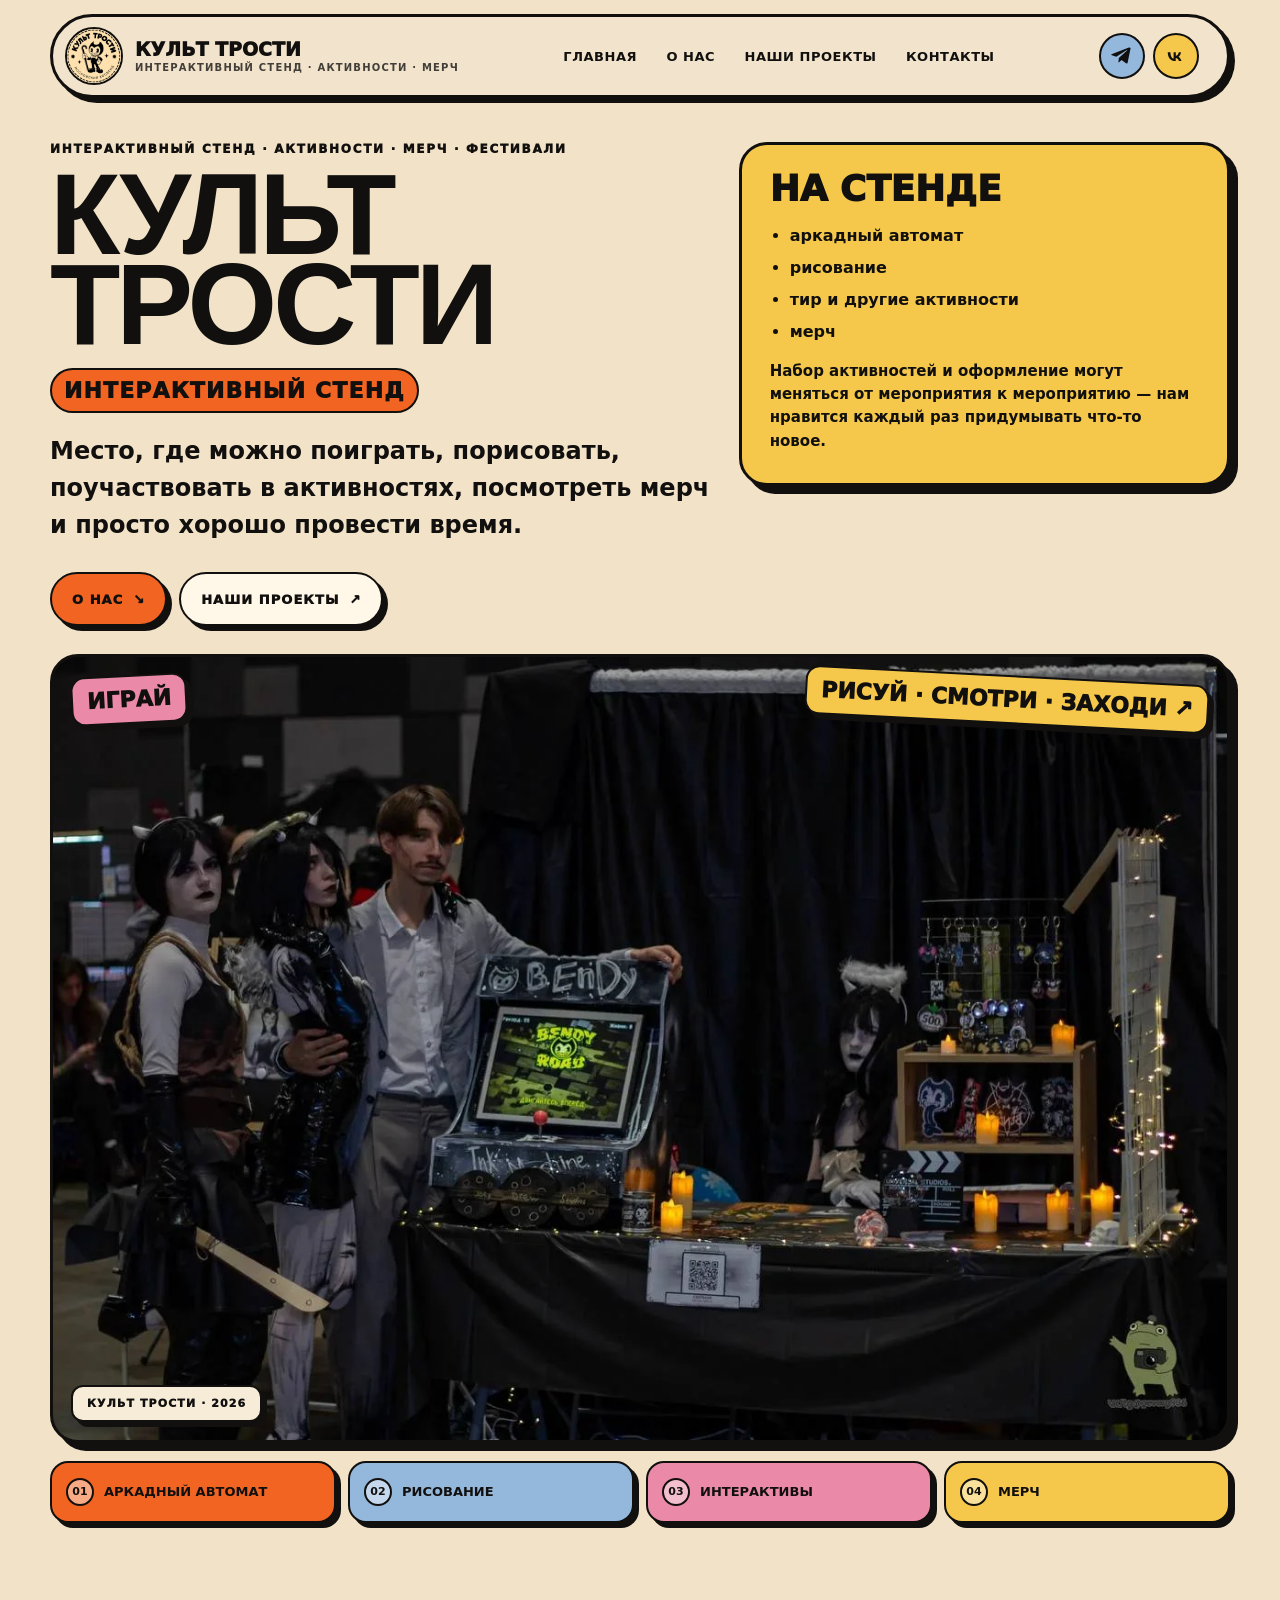
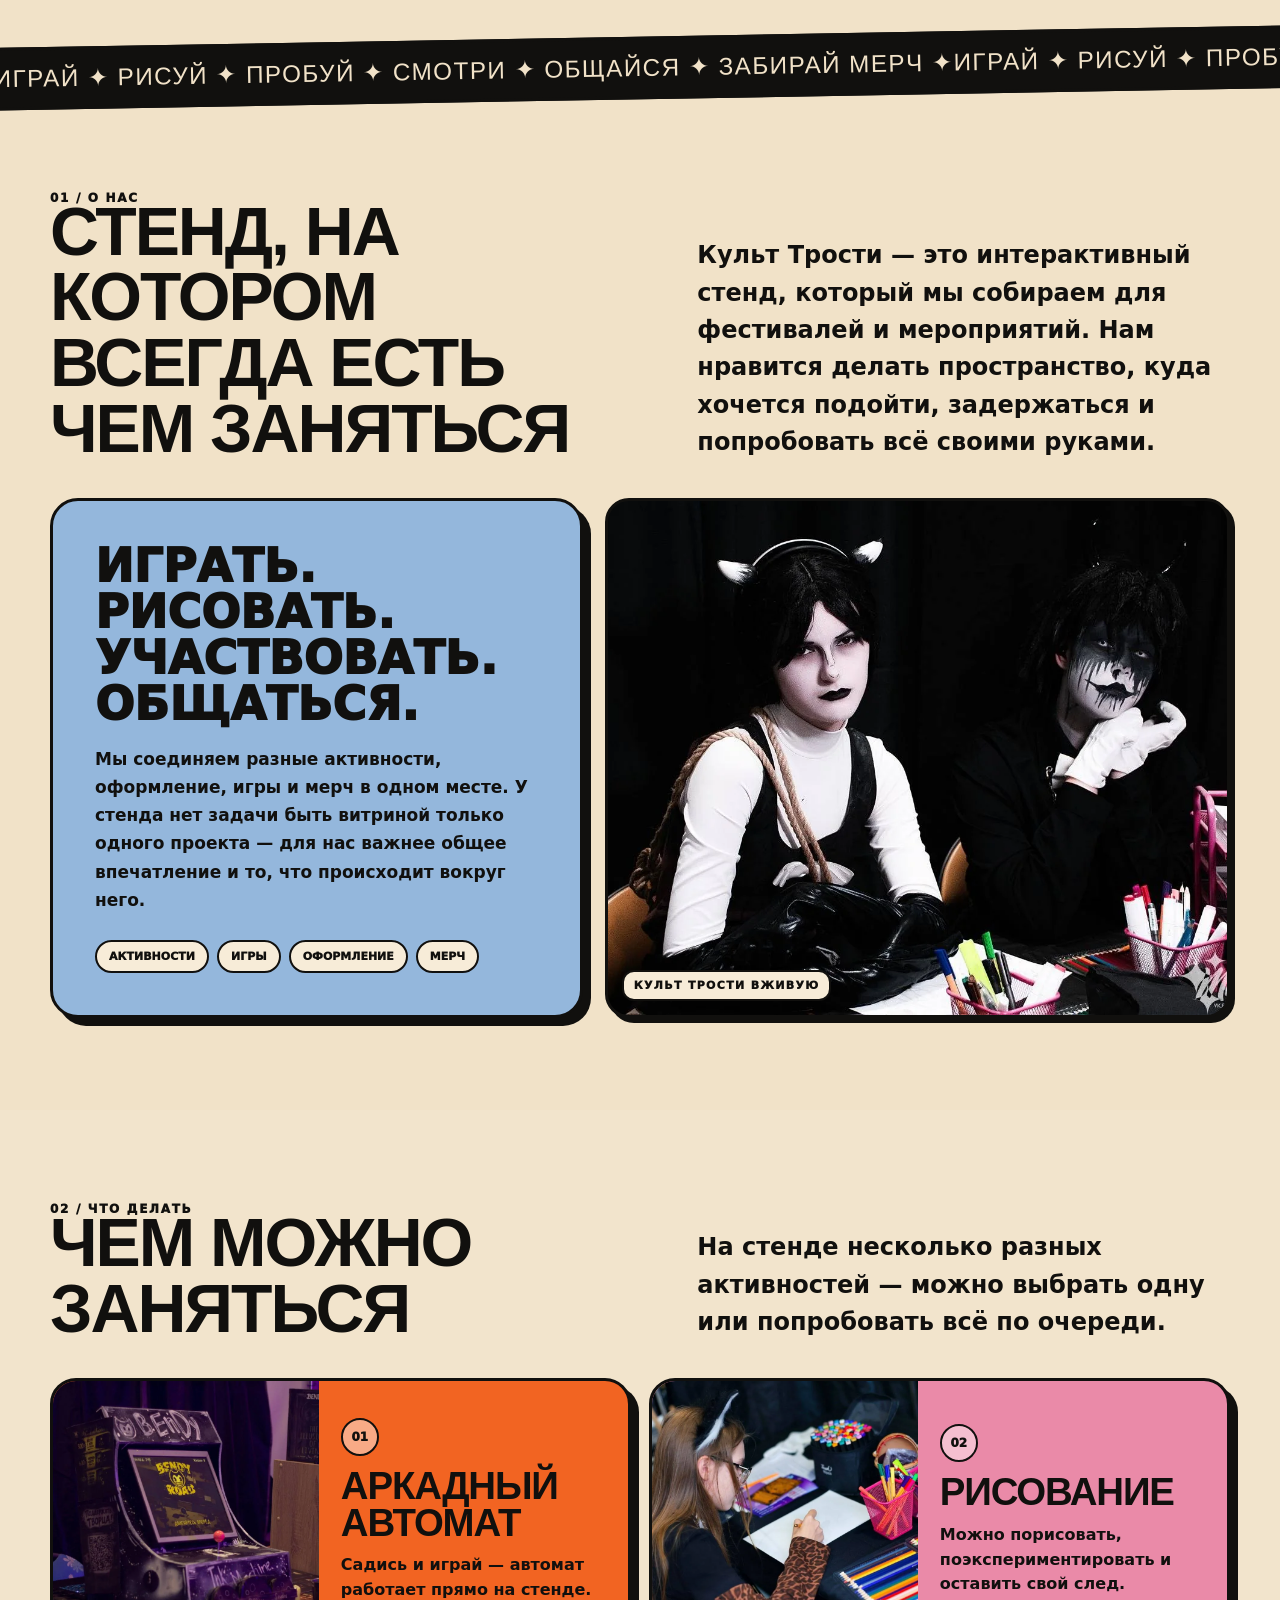
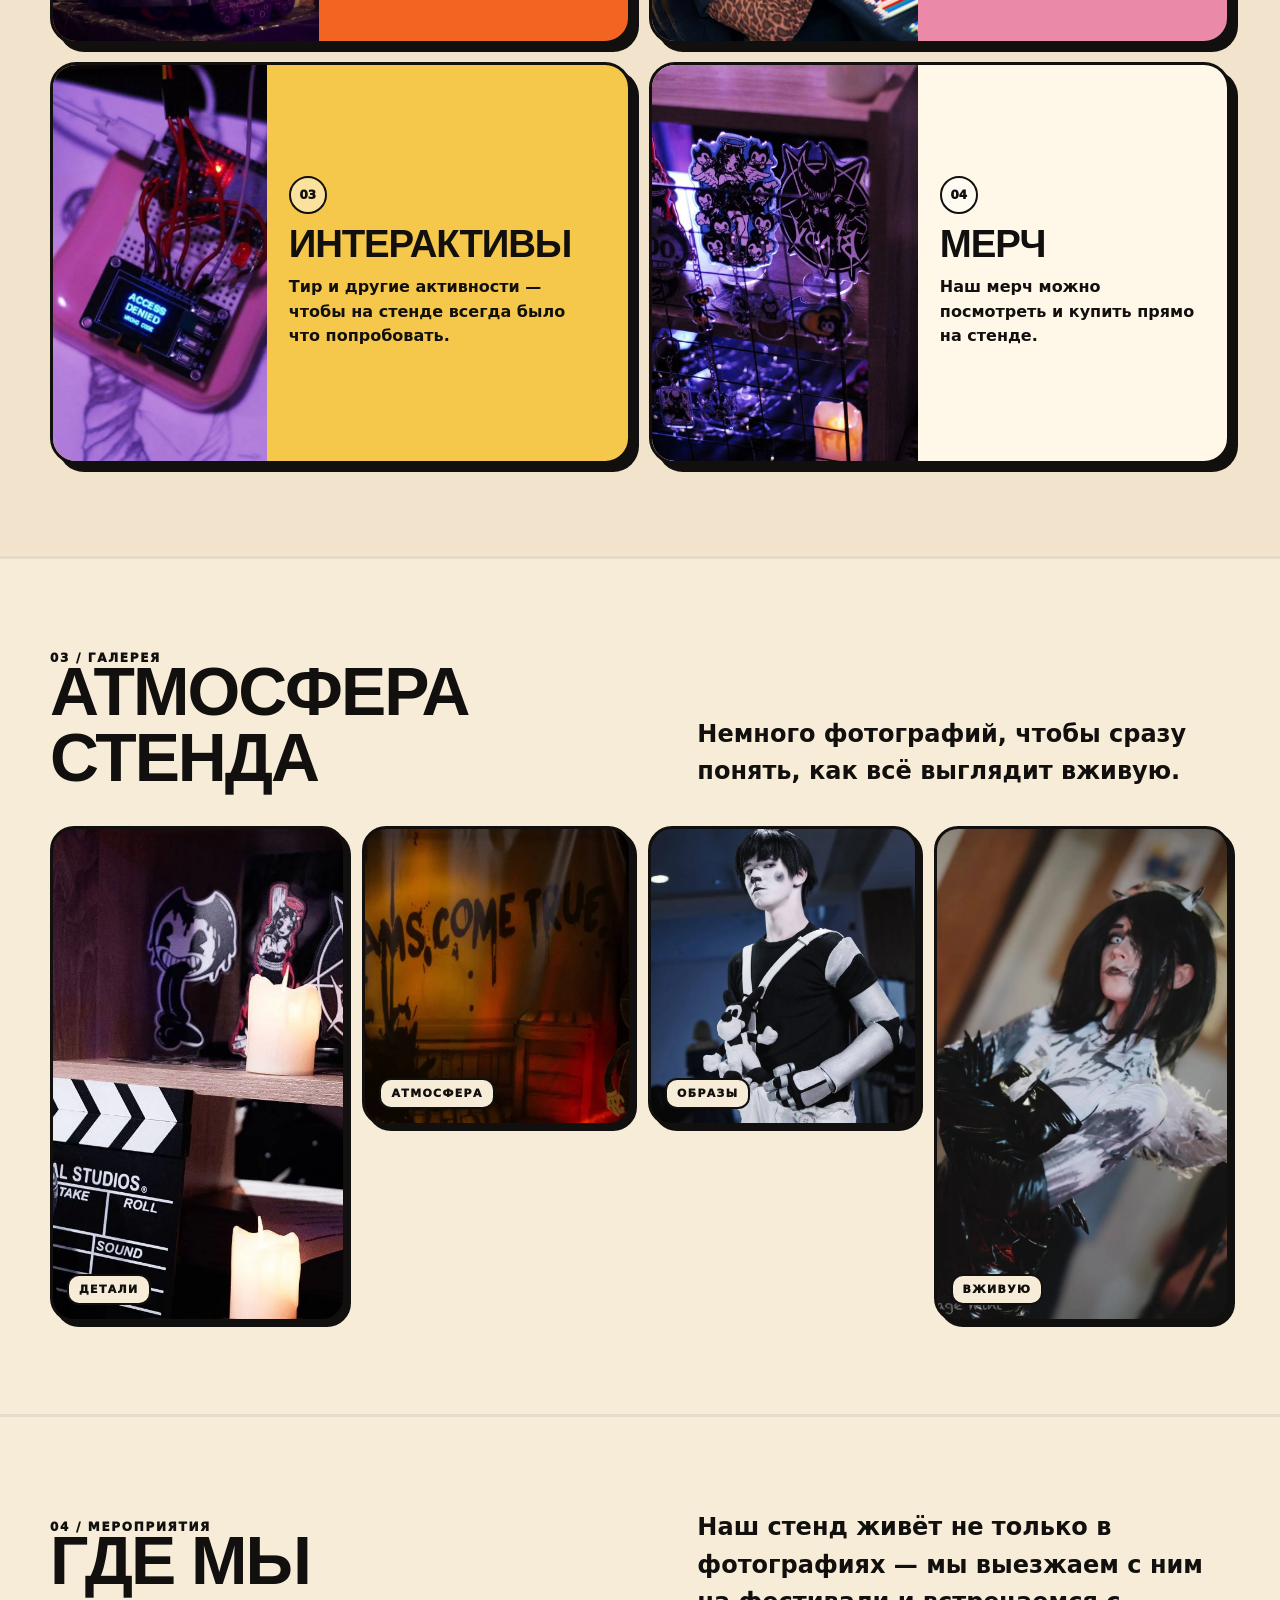
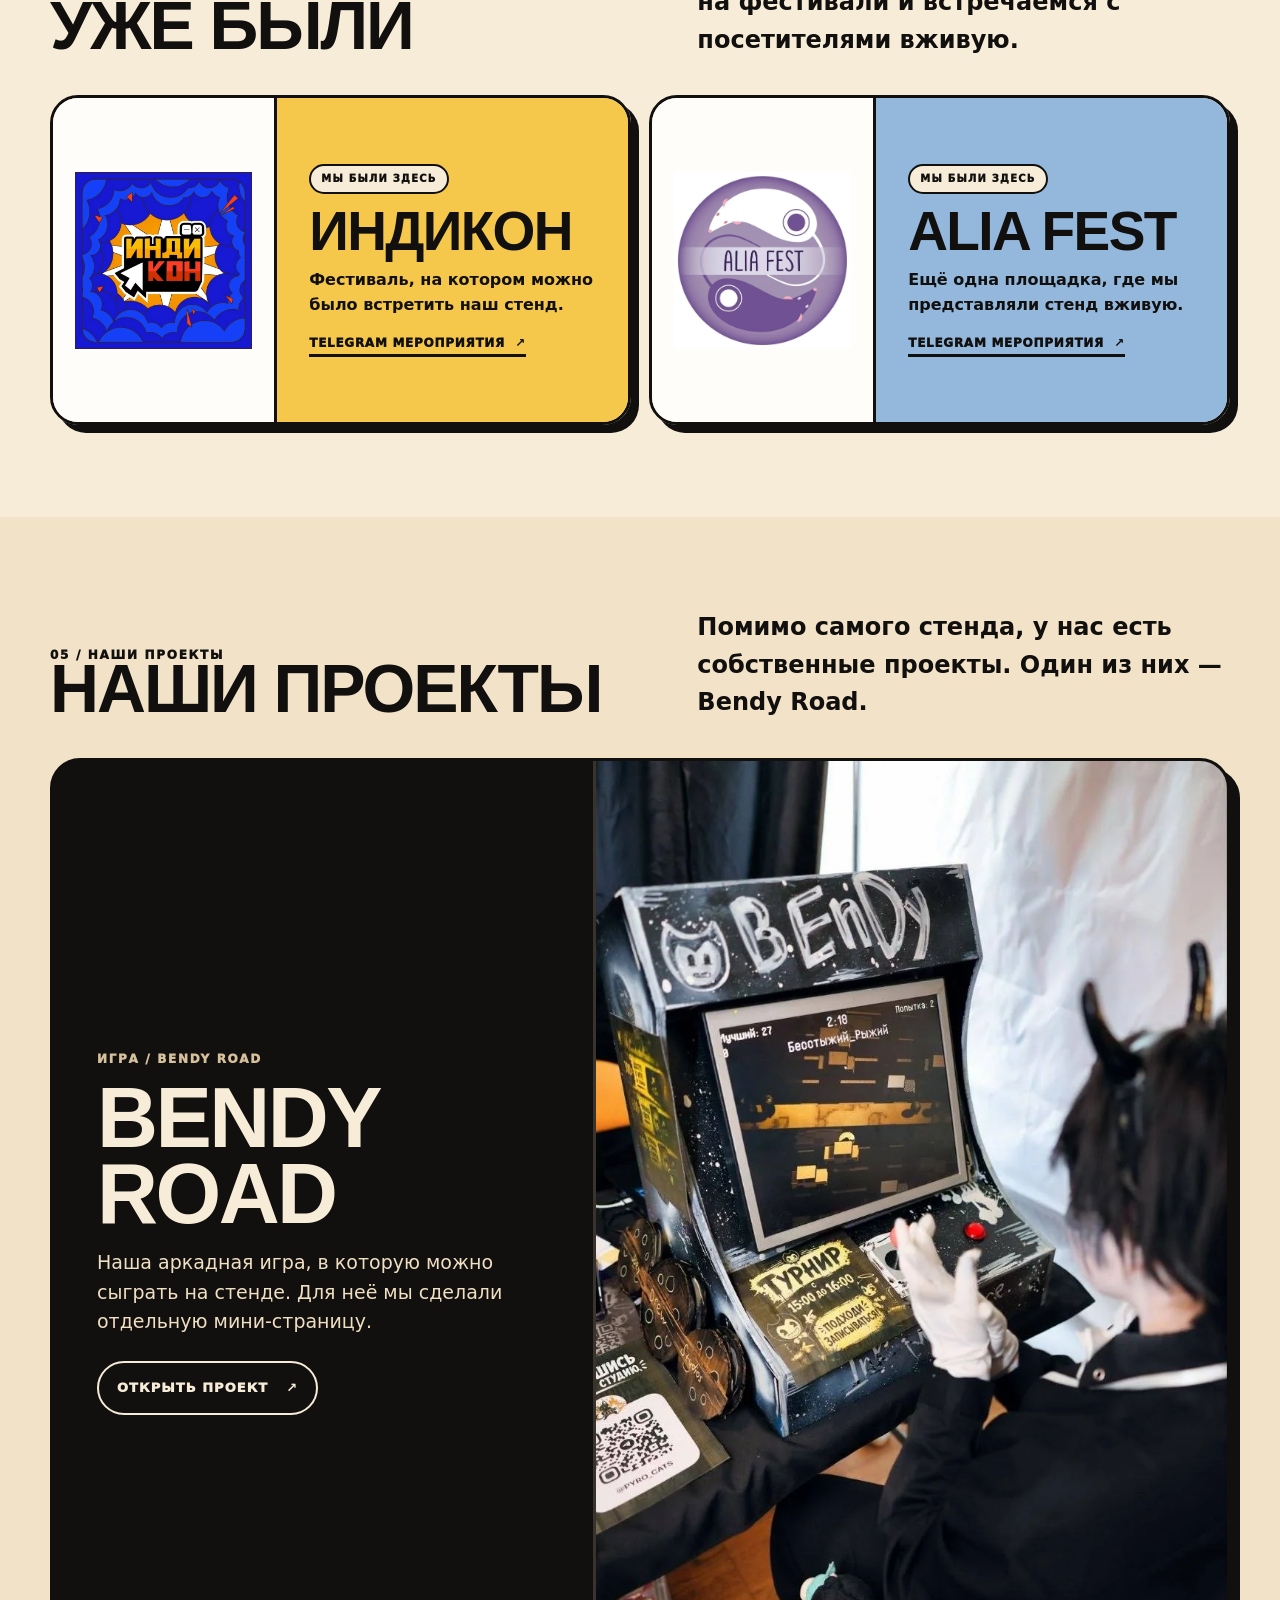
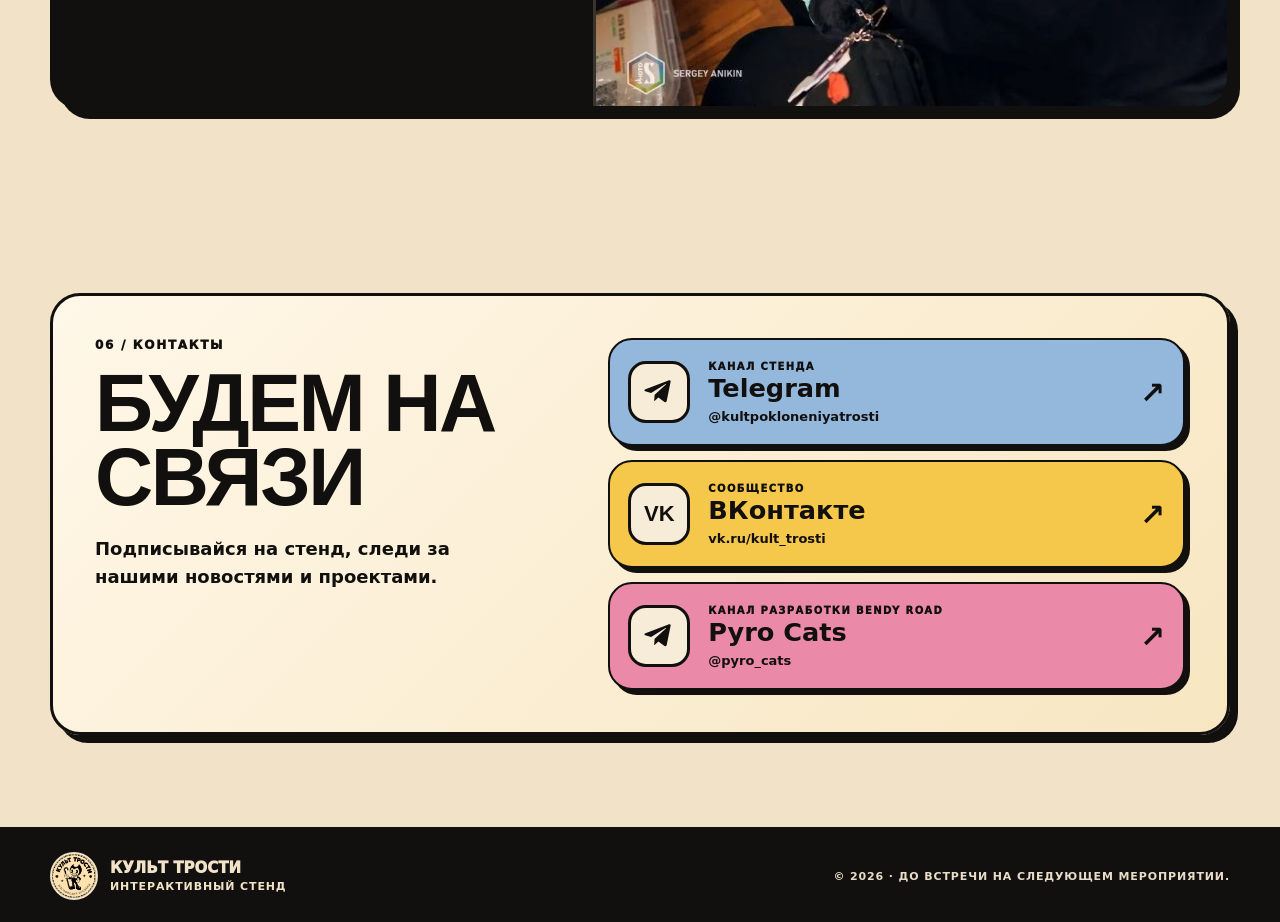
==== index.html @ 4a4bdbf6 "Add static site for Культ Трости Add complete static site for the Культ Трости project: index.html, " ====
<!doctype html>
<html lang="ru">
<head>
  <meta charset="utf-8">
  <meta name="viewport" content="width=device-width, initial-scale=1">
  <meta name="theme-color" content="#f1e2c8">
  <meta name="description" content="Культ Трости — интерактивный фестивальный стенд с активностями, играми и мерчом.">
  <title>Культ Трости — интерактивный стенд</title>
  <link rel="icon" href="assets/favicon.svg" type="image/svg+xml">
  <link rel="stylesheet" href="css/styles.css">
  <script src="js/main.js" defer></script>
</head>
<body class="page page--light">
  <a class="skip-link" href="#main">Перейти к содержимому</a>

  <header class="site-header" data-header>
    <div class="site-header__inner shell">
      <a class="brand" href="#top" aria-label="Культ Трости — на главную">
        <img class="brand__logo" src="assets/images/logo-round.jpg" alt="" width="64" height="64" aria-hidden="true">
        <span class="brand__copy">
          <strong>КУЛЬТ ТРОСТИ</strong>
          <small>интерактивный стенд · активности · мерч</small>
        </span>
      </a>

      <nav class="site-nav" id="site-nav" aria-label="Основная навигация" data-nav>
        <a href="#top">Главная</a>
        <a href="#about">О нас</a>
        <a href="#projects">Наши проекты</a>
        <a href="#contacts">Контакты</a>
      </nav>

      <div class="header-links" aria-label="Быстрые ссылки">
        <a class="icon-link icon-link--telegram" href="https://t.me/kultpokloneniyatrosti" target="_blank" rel="noreferrer" aria-label="Telegram канала стенда">
          <svg viewBox="0 0 24 24" aria-hidden="true"><path d="M21.4 3.2 18.2 19c-.2 1.1-.9 1.4-1.8.9l-4.9-3.6-2.4 2.3c-.3.3-.5.5-1 .5l.4-5 9-8.1c.4-.4-.1-.6-.6-.2L5.7 12.8 1 11.3c-1-.3-1-1 .2-1.5L19.5 2.7c.9-.3 1.7.2 1.9.5Z"/></svg>
        </a>
        <a class="icon-link icon-link--vk" href="https://vk.ru/kult_trosti" target="_blank" rel="noreferrer" aria-label="Группа ВКонтакте">
          <svg viewBox="0 0 24 24" aria-hidden="true"><path d="M3 7.8c.1 6 3.1 9.6 8.4 9.6h.3v-3.1c1.7.2 3 1.4 3.5 3.1H18c-.7-2.6-2.3-4-3.3-4.6 1-.6 2.4-2.2 2.7-5H15c-.4 2.2-1.7 3.8-3.2 4V7.8H9.4v7c-1.5-.4-3.4-2.1-3.5-7H3Z"/></svg>
        </a>
      </div>

      <button class="nav-toggle" type="button" aria-expanded="false" aria-controls="site-nav" aria-label="Открыть меню" data-nav-toggle>
        <span></span><span></span><span></span>
      </button>
    </div>
  </header>

  <main id="main">
    <section class="hero section" id="top" aria-labelledby="hero-title">
      <div class="shell">
        <div class="hero__top reveal">
          <div class="hero__copy">
            <p class="eyebrow">ИНТЕРАКТИВНЫЙ СТЕНД · АКТИВНОСТИ · МЕРЧ · ФЕСТИВАЛИ</p>
            <h1 class="hero__title" id="hero-title"><span>КУЛЬТ</span><span>ТРОСТИ</span></h1>
            <p class="hero__descriptor">ИНТЕРАКТИВНЫЙ СТЕНД</p>
            <p class="hero__lead">Место, где можно поиграть, порисовать, поучаствовать в активностях, посмотреть мерч и просто хорошо провести время.</p>
            <div class="hero__actions">
              <a class="button button--primary" href="#about">О нас <span aria-hidden="true">↘</span></a>
              <a class="button button--secondary" href="#projects">Наши проекты <span aria-hidden="true">↗</span></a>
            </div>
          </div>

          <aside class="hero-note neo-card neo-card--yellow">
            <p class="hero-note__title">НА СТЕНДЕ</p>
            <ul class="bullet-list">
              <li>аркадный автомат</li>
              <li>рисование</li>
              <li>тир и другие активности</li>
              <li>мерч</li>
            </ul>
            <p class="hero-note__text">Набор активностей и оформление могут меняться от мероприятия к мероприятию — нам нравится каждый раз придумывать что-то новое.</p>
          </aside>
        </div>

        <div class="hero-media reveal" data-tilt-card>
          <img src="assets/images/hero-stand.webp" alt="Интерактивный стенд команды Культ Трости" width="1280" height="853" fetchpriority="high">
          <div class="hero-media__tag hero-media__tag--left">ИГРАЙ</div>
          <div class="hero-media__tag hero-media__tag--right">РИСУЙ · СМОТРИ · ЗАХОДИ ↗</div>
          <div class="hero-media__caption">КУЛЬТ ТРОСТИ · 2026</div>
        </div>

        <div class="hero-pills reveal" aria-label="Что есть на стенде">
          <span><b>01</b> АРКАДНЫЙ АВТОМАТ</span>
          <span><b>02</b> РИСОВАНИЕ</span>
          <span><b>03</b> ИНТЕРАКТИВЫ</span>
          <span><b>04</b> МЕРЧ</span>
        </div>
      </div>
    </section>

    <div class="marquee" aria-hidden="true">
      <div class="marquee__track">
        <span>ИГРАЙ ✦ РИСУЙ ✦ ПРОБУЙ ✦ СМОТРИ ✦ ОБЩАЙСЯ ✦ ЗАБИРАЙ МЕРЧ ✦</span>
        <span>ИГРАЙ ✦ РИСУЙ ✦ ПРОБУЙ ✦ СМОТРИ ✦ ОБЩАЙСЯ ✦ ЗАБИРАЙ МЕРЧ ✦</span>
      </div>
    </div>

    <section class="about section" id="about" aria-labelledby="about-title">
      <div class="shell">
        <div class="section-heading reveal">
          <div>
            <p class="eyebrow">01 / О НАС</p>
            <h2 id="about-title">СТЕНД, НА КОТОРОМ ВСЕГДА ЕСТЬ ЧЕМ ЗАНЯТЬСЯ</h2>
          </div>
          <p class="section-lead">Культ Трости — это интерактивный стенд, который мы собираем для фестивалей и мероприятий. Нам нравится делать пространство, куда хочется подойти, задержаться и попробовать всё своими руками.</p>
        </div>

        <div class="about-grid">
          <article class="about-copy neo-card neo-card--blue reveal">
            <p class="big-copy">ИГРАТЬ. РИСОВАТЬ. УЧАСТВОВАТЬ. ОБЩАТЬСЯ.</p>
            <p>Мы соединяем разные активности, оформление, игры и мерч в одном месте. У стенда нет задачи быть витриной только одного проекта — для нас важнее общее впечатление и то, что происходит вокруг него.</p>
            <div class="micro-tags" aria-label="Направления стенда">
              <span>АКТИВНОСТИ</span>
              <span>ИГРЫ</span>
              <span>ОФОРМЛЕНИЕ</span>
              <span>МЕРЧ</span>
            </div>
          </article>

          <figure class="photo-card photo-card--wide reveal">
            <img src="assets/images/duo.webp" alt="Команда на стенде" width="1280" height="854" loading="lazy">
            <figcaption>КУЛЬТ ТРОСТИ ВЖИВУЮ</figcaption>
          </figure>
        </div>
      </div>
    </section>

    <section class="activities section" aria-labelledby="activities-title">
      <div class="shell">
        <div class="section-heading section-heading--row reveal">
          <div>
            <p class="eyebrow">02 / ЧТО ДЕЛАТЬ</p>
            <h2 id="activities-title">ЧЕМ МОЖНО ЗАНЯТЬСЯ</h2>
          </div>
          <p class="section-lead">На стенде несколько разных активностей — можно выбрать одну или попробовать всё по очереди.</p>
        </div>

        <div class="activity-grid">
          <article class="activity-card activity-card--orange reveal" data-tilt-card>
            <div class="activity-card__media"><img src="assets/images/bendy-machine.webp" alt="Аркадный автомат" loading="lazy"></div>
            <div class="activity-card__copy">
              <span class="activity-card__index">01</span>
              <h3>АРКАДНЫЙ АВТОМАТ</h3>
              <p>Садись и играй — автомат работает прямо на стенде.</p>
            </div>
          </article>

          <article class="activity-card activity-card--pink reveal" data-tilt-card>
            <div class="activity-card__media"><img src="assets/images/draw.webp" alt="Рисование на стенде" loading="lazy"></div>
            <div class="activity-card__copy">
              <span class="activity-card__index">02</span>
              <h3>РИСОВАНИЕ</h3>
              <p>Можно порисовать, поэкспериментировать и оставить свой след.</p>
            </div>
          </article>

          <article class="activity-card activity-card--yellow reveal" data-tilt-card>
            <div class="activity-card__media"><img src="assets/images/tech.webp" alt="Интерактивная активность на стенде" loading="lazy"></div>
            <div class="activity-card__copy">
              <span class="activity-card__index">03</span>
              <h3>ИНТЕРАКТИВЫ</h3>
              <p>Тир и другие активности — чтобы на стенде всегда было что попробовать.</p>
            </div>
          </article>

          <article class="activity-card activity-card--cream reveal" data-tilt-card>
            <div class="activity-card__media"><img src="assets/images/merch-wall.webp" alt="Мерч на стенде" loading="lazy"></div>
            <div class="activity-card__copy">
              <span class="activity-card__index">04</span>
              <h3>МЕРЧ</h3>
              <p>Наш мерч можно посмотреть и купить прямо на стенде.</p>
            </div>
          </article>
        </div>
      </div>
    </section>

    <section class="gallery section" aria-labelledby="gallery-title">
      <div class="shell">
        <div class="section-heading section-heading--row reveal">
          <div>
            <p class="eyebrow">03 / ГАЛЕРЕЯ</p>
            <h2 id="gallery-title">АТМОСФЕРА СТЕНДА</h2>
          </div>
          <p class="section-lead">Немного фотографий, чтобы сразу понять, как всё выглядит вживую.</p>
        </div>

        <div class="photo-collage" aria-label="Фотографии стенда">
          <figure class="photo-card photo-card--tall reveal"><img src="assets/images/craft.webp" alt="Оформление стенда" loading="lazy"><figcaption>ДЕТАЛИ</figcaption></figure>
          <figure class="photo-card reveal"><img src="assets/images/dreams.webp" alt="Декор стенда" loading="lazy"><figcaption>АТМОСФЕРА</figcaption></figure>
          <figure class="photo-card reveal"><img src="assets/images/portrait-1.webp" alt="Участник стенда" loading="lazy"><figcaption>ОБРАЗЫ</figcaption></figure>
          <figure class="photo-card photo-card--tall reveal"><img src="assets/images/portrait-2.webp" alt="Участник стенда" loading="lazy"><figcaption>ВЖИВУЮ</figcaption></figure>
        </div>
      </div>
    </section>


    <section class="events section" aria-labelledby="events-title">
      <div class="shell">
        <div class="section-heading section-heading--row reveal">
          <div>
            <p class="eyebrow">04 / МЕРОПРИЯТИЯ</p>
            <h2 id="events-title">ГДЕ МЫ УЖЕ БЫЛИ</h2>
          </div>
          <p class="section-lead">Наш стенд живёт не только в фотографиях — мы выезжаем с ним на фестивали и встречаемся с посетителями вживую.</p>
        </div>

        <div class="events-grid">
          <a class="event-card event-card--indiecon reveal" href="https://t.me/indiecon_msk" target="_blank" rel="noreferrer" aria-label="Открыть Telegram мероприятия ИндиКон">
            <div class="event-card__logo">
              <img src="assets/images/event-indiecon.webp" alt="Логотип ИндиКон" loading="lazy">
            </div>
            <div class="event-card__copy">
              <span class="event-card__status">МЫ БЫЛИ ЗДЕСЬ</span>
              <h3>ИНДИКОН</h3>
              <p>Фестиваль, на котором можно было встретить наш стенд.</p>
              <span class="event-card__link">Telegram мероприятия <b aria-hidden="true">↗</b></span>
            </div>
          </a>

          <a class="event-card event-card--alia reveal" href="https://t.me/aliafest" target="_blank" rel="noreferrer" aria-label="Открыть Telegram мероприятия Alia Fest">
            <div class="event-card__logo">
              <img src="assets/images/event-aliafest.webp" alt="Логотип Alia Fest" loading="lazy">
            </div>
            <div class="event-card__copy">
              <span class="event-card__status">МЫ БЫЛИ ЗДЕСЬ</span>
              <h3>ALIA FEST</h3>
              <p>Ещё одна площадка, где мы представляли стенд вживую.</p>
              <span class="event-card__link">Telegram мероприятия <b aria-hidden="true">↗</b></span>
            </div>
          </a>
        </div>
      </div>
    </section>

    <section class="projects section" id="projects" aria-labelledby="projects-title">
      <div class="shell">
        <div class="section-heading section-heading--row reveal">
          <div>
            <p class="eyebrow">05 / НАШИ ПРОЕКТЫ</p>
            <h2 id="projects-title">НАШИ ПРОЕКТЫ</h2>
          </div>
          <p class="section-lead">Помимо самого стенда, у нас есть собственные проекты. Один из них — Bendy Road.</p>
        </div>

        <a class="project-card reveal" href="bendy-road.html" aria-label="Открыть страницу проекта Bendy Road">
          <div class="project-card__copy">
            <p class="eyebrow">ИГРА / BENDY ROAD</p>
            <h3>BENDY ROAD</h3>
            <p>Наша аркадная игра, в которую можно сыграть на стенде. Для неё мы сделали отдельную мини-страницу.</p>
            <span class="project-card__button">ОТКРЫТЬ ПРОЕКТ <b aria-hidden="true">↗</b></span>
          </div>
          <div class="project-card__media">
            <img src="assets/images/bendy-play.webp" alt="Посетитель играет в Bendy Road" loading="lazy">
          </div>
        </a>
      </div>
    </section>

    <section class="contacts section" id="contacts" aria-labelledby="contacts-title">
      <div class="shell">
        <div class="contacts-panel reveal">
          <div class="contacts-panel__headline">
            <p class="eyebrow">06 / КОНТАКТЫ</p>
            <h2 id="contacts-title">БУДЕМ НА СВЯЗИ</h2>
            <p>Подписывайся на стенд, следи за нашими новостями и проектами.</p>
          </div>

          <div class="social-list">
            <a class="social-card social-card--telegram" href="https://t.me/kultpokloneniyatrosti" target="_blank" rel="noreferrer">
              <span class="social-card__icon" aria-hidden="true"><svg viewBox="0 0 24 24"><path d="M21.4 3.2 18.2 19c-.2 1.1-.9 1.4-1.8.9l-4.9-3.6-2.4 2.3c-.3.3-.5.5-1 .5l.4-5 9-8.1c.4-.4-.1-.6-.6-.2L5.7 12.8 1 11.3c-1-.3-1-1 .2-1.5L19.5 2.7c.9-.3 1.7.2 1.9.5Z"/></svg></span>
              <span><small>КАНАЛ СТЕНДА</small><strong>Telegram</strong><em>@kultpokloneniyatrosti</em></span>
              <b aria-hidden="true">↗</b>
            </a>

            <a class="social-card social-card--vk" href="https://vk.ru/kult_trosti" target="_blank" rel="noreferrer">
              <span class="social-card__icon social-card__icon--vk" aria-hidden="true">VK</span>
              <span><small>СООБЩЕСТВО</small><strong>ВКонтакте</strong><em>vk.ru/kult_trosti</em></span>
              <b aria-hidden="true">↗</b>
            </a>

            <a class="social-card social-card--dev" href="https://t.me/pyro_cats" target="_blank" rel="noreferrer">
              <span class="social-card__icon" aria-hidden="true"><svg viewBox="0 0 24 24"><path d="M21.4 3.2 18.2 19c-.2 1.1-.9 1.4-1.8.9l-4.9-3.6-2.4 2.3c-.3.3-.5.5-1 .5l.4-5 9-8.1c.4-.4-.1-.6-.6-.2L5.7 12.8 1 11.3c-1-.3-1-1 .2-1.5L19.5 2.7c.9-.3 1.7.2 1.9.5Z"/></svg></span>
              <span><small>КАНАЛ РАЗРАБОТКИ BENDY ROAD</small><strong>Pyro Cats</strong><em>@pyro_cats</em></span>
              <b aria-hidden="true">↗</b>
            </a>
          </div>
        </div>
      </div>
    </section>
  </main>

  <footer class="site-footer">
    <div class="shell site-footer__inner">
      <div class="footer-brand">
        <img src="assets/images/logo-round.jpg" alt="" width="48" height="48" aria-hidden="true">
        <span><strong>КУЛЬТ ТРОСТИ</strong><small>интерактивный стенд</small></span>
      </div>
      <p>© 2026 · До встречи на следующем мероприятии.</p>
    </div>
  </footer>
</body>
</html>
---- css/styles.css ----
:root {
  --paper: #f1e2c8;
  --paper-2: #f7ecd8;
  --ink: #11100e;
  --ink-soft: #25211c;
  --orange: #f26422;
  --yellow: #f5c84c;
  --pink: #ea8aa8;
  --teal: #67beb6;
  --blue: #94b7dc;
  --cream: #fff7e8;
  --white: #fffdf9;
  --radius: 28px;
  --radius-sm: 18px;
  --border: 3px solid var(--ink);
  --border-soft: 2px solid var(--ink);
  --shadow: 8px 8px 0 var(--ink);
  --shadow-sm: 5px 5px 0 var(--ink);
  --shell: min(1180px, calc(100vw - 40px));
  --ease: cubic-bezier(.2,.75,.25,1);
}

* { box-sizing: border-box; }
html { scroll-behavior: smooth; scroll-padding-top: 102px; }
body {
  margin: 0;
  min-width: 320px;
  overflow-x: hidden;
  color: var(--ink);
  background: var(--paper);
  font-family: Inter, ui-sans-serif, system-ui, -apple-system, BlinkMacSystemFont, "Segoe UI", sans-serif;
  text-rendering: optimizeLegibility;
}
body::before {
  content: "";
  position: fixed;
  inset: 0;
  z-index: 9998;
  pointer-events: none;
  opacity: .16;
  background-image: radial-gradient(rgba(17, 16, 14, .18) .6px, transparent .6px);
  background-size: 4px 4px;
  mix-blend-mode: multiply;
}
img { display: block; max-width: 100%; }
a { color: inherit; text-decoration: none; }
button, a { -webkit-tap-highlight-color: transparent; }
button { font: inherit; }
p { margin: 0; }
::selection { color: var(--ink); background: var(--pink); }
.shell { width: var(--shell); margin-inline: auto; }
.section { padding: 92px 0; }
.skip-link {
  position: fixed;
  left: 16px;
  top: 16px;
  z-index: 10000;
  transform: translateY(-180%);
  padding: 10px 14px;
  background: var(--ink);
  color: var(--white);
  border-radius: 12px;
  transition: transform .2s;
}
.skip-link:focus { transform: translateY(0); }

h1, h2, h3, .hero__title, .section-heading h2, .project-card__copy h3, .contacts-panel__headline h2,
.bendy-hero h1, .bendy-panel h2, .bendy-heading h2, .bendy-cta h2 {
  font-family: Impact, Haettenschweiler, "Arial Narrow Bold", sans-serif;
  letter-spacing: -.03em;
}

.site-header {
  position: sticky;
  top: 0;
  z-index: 100;
  padding: 14px 0 0;
}
.site-header__inner {
  display: grid;
  grid-template-columns: auto 1fr auto auto;
  align-items: center;
  gap: 16px;
  min-height: 78px;
  padding: 10px 12px;
  border: var(--border);
  border-radius: 999px;
  background: color-mix(in srgb, var(--paper) 93%, white 7%);
  box-shadow: var(--shadow-sm);
}
.brand {
  display: inline-flex;
  align-items: center;
  gap: 12px;
  min-width: 0;
}
.brand__logo {
  width: 58px;
  height: 58px;
  flex: 0 0 auto;
  border: 2px solid var(--ink);
  border-radius: 50%;
  object-fit: cover;
  background: var(--cream);
}
.brand__copy {
  display: grid;
  gap: 3px;
  min-width: 0;
}
.brand__copy strong {
  font-size: 19px;
  line-height: 1;
  font-weight: 950;
  white-space: nowrap;
}
.brand__copy small {
  font-size: 10px;
  font-weight: 900;
  letter-spacing: .12em;
  text-transform: uppercase;
  color: rgba(17, 16, 14, .78);
  white-space: nowrap;
}
.site-nav {
  display: flex;
  align-items: center;
  justify-self: center;
  gap: clamp(12px, 2.3vw, 30px);
}
.site-nav a {
  position: relative;
  font-size: 13px;
  font-weight: 900;
  letter-spacing: .04em;
  text-transform: uppercase;
}
.site-nav a::after {
  content: "";
  position: absolute;
  left: 0;
  right: 100%;
  bottom: -5px;
  height: 3px;
  background: var(--orange);
  transition: right .25s var(--ease);
}
.site-nav a:hover::after,
.site-nav a:focus-visible::after { right: 0; }
.header-links {
  display: flex;
  align-items: center;
  gap: 8px;
}
.icon-link, .nav-toggle {
  display: grid;
  place-items: center;
  width: 46px;
  height: 46px;
  border: 2px solid var(--ink);
  border-radius: 50%;
  background: var(--cream);
  transition: transform .2s var(--ease), background .2s;
}
.icon-link svg { width: 22px; fill: var(--ink); }
.icon-link--telegram { background: var(--blue); }
.icon-link--vk { background: var(--yellow); }
.icon-link:hover { transform: translateY(-2px) rotate(-4deg); }
.nav-toggle {
  display: none;
  padding: 10px;
  background: var(--orange);
  cursor: pointer;
}
.nav-toggle span {
  display: block;
  width: 100%;
  height: 2px;
  margin: 4px 0;
  background: var(--ink);
  transition: transform .2s, opacity .2s;
}

.eyebrow {
  margin: 0 0 14px;
  font-size: 12px;
  font-weight: 950;
  letter-spacing: .14em;
  text-transform: uppercase;
}
.hero { padding-top: 44px; }
.hero__top {
  display: grid;
  grid-template-columns: minmax(0, 1.15fr) minmax(290px, .85fr);
  gap: 24px;
  align-items: start;
}
.hero__copy { max-width: 760px; }
.hero__title {
  margin: 0;
  font-size: clamp(56px, 8vw, 118px);
  line-height: .92;
  text-transform: uppercase;
  text-wrap: balance;
}
.hero__lead {
  max-width: 720px;
  margin-top: 20px;
  font-size: clamp(18px, 2vw, 24px);
  line-height: 1.55;
  font-weight: 650;
}
.hero__actions {
  display: flex;
  flex-wrap: wrap;
  gap: 12px;
  margin-top: 28px;
}
.button {
  display: inline-flex;
  align-items: center;
  gap: 10px;
  min-height: 54px;
  padding: 0 20px;
  border: var(--border-soft);
  border-radius: 999px;
  font-size: 13px;
  font-weight: 950;
  letter-spacing: .08em;
  text-transform: uppercase;
  box-shadow: var(--shadow-sm);
  transition: transform .2s var(--ease), box-shadow .2s var(--ease), background .2s;
}
.button:hover { transform: translate(-2px, -2px); box-shadow: 7px 7px 0 var(--ink); }
.button--primary { background: var(--orange); }
.button--secondary { background: var(--cream); }
.neo-card {
  position: relative;
  border: var(--border);
  border-radius: var(--radius);
  box-shadow: var(--shadow);
}
.neo-card--yellow { background: var(--yellow); }
.neo-card--blue { background: var(--blue); }
.hero-note { padding: 28px 28px 30px; }
.hero-note__title {
  margin: 0 0 18px;
  font-size: clamp(28px, 2.8vw, 40px);
  line-height: .92;
  font-weight: 950;
}
.bullet-list {
  margin: 0;
  padding-left: 20px;
  display: grid;
  gap: 8px;
  font-size: 16px;
  line-height: 1.5;
  font-weight: 750;
}
.hero-note__text {
  margin-top: 16px;
  font-size: 15px;
  line-height: 1.55;
  font-weight: 650;
}
.hero-media {
  position: relative;
  margin-top: 28px;
  overflow: hidden;
  min-height: 520px;
  border: var(--border);
  border-radius: var(--radius);
  box-shadow: var(--shadow);
  background: var(--ink);
}
.hero-media img {
  width: 100%;
  height: 100%;
  min-height: 520px;
  object-fit: cover;
  transition: transform .7s var(--ease), filter .35s;
}
.hero-media:hover img { transform: scale(1.03); filter: saturate(1.03) contrast(1.02); }
.hero-media__tag,
.hero-media__caption {
  position: absolute;
  z-index: 2;
  padding: 10px 14px;
  border: 2px solid var(--ink);
  background: var(--paper-2);
  font-weight: 950;
  box-shadow: var(--shadow-sm);
}
.hero-media__tag {
  top: 18px;
  border-radius: 14px;
  font-size: clamp(13px, 1.8vw, 22px);
}
.hero-media__tag--left { left: 18px; background: var(--pink); transform: rotate(-3deg); }
.hero-media__tag--right { right: 18px; background: var(--yellow); transform: rotate(3deg); }
.hero-media__caption {
  left: 18px;
  bottom: 18px;
  border-radius: 12px;
  font-size: 11px;
  letter-spacing: .1em;
}
.hero-pills {
  display: grid;
  grid-template-columns: repeat(4, 1fr);
  gap: 12px;
  margin-top: 18px;
}
.hero-pills span {
  display: flex;
  align-items: center;
  gap: 10px;
  min-height: 62px;
  padding: 10px 14px;
  border: 2px solid var(--ink);
  border-radius: 18px;
  font-size: 13px;
  font-weight: 900;
  box-shadow: var(--shadow-sm);
}
.hero-pills span:nth-child(1) { background: var(--orange); }
.hero-pills span:nth-child(2) { background: var(--blue); }
.hero-pills span:nth-child(3) { background: var(--pink); }
.hero-pills span:nth-child(4) { background: var(--yellow); }
.hero-pills b {
  display: inline-grid;
  place-items: center;
  width: 28px;
  height: 28px;
  border: 2px solid var(--ink);
  border-radius: 50%;
  background: rgba(255,255,255,.45);
  font-size: 11px;
}

.marquee {
  overflow: hidden;
  margin-top: 22px;
  border-block: 3px solid var(--ink);
  background: var(--ink);
  color: var(--paper);
  transform: rotate(-1deg) scale(1.01);
}
.marquee__track { display: flex; width: max-content; animation: marquee 22s linear infinite; }
.marquee__track span {
  padding: 14px 0;
  font-family: Impact, Haettenschweiler, sans-serif;
  font-size: 24px;
  letter-spacing: .06em;
  white-space: nowrap;
}
@keyframes marquee { to { transform: translateX(-50%); } }

.section-heading {
  display: grid;
  grid-template-columns: 1fr minmax(320px, .86fr);
  gap: 28px;
  align-items: end;
  margin-bottom: 36px;
}
.section-heading h2 {
  margin: 0;
  font-size: clamp(48px, 5.9vw, 86px);
  line-height: .95;
  text-transform: uppercase;
  text-wrap: balance;
}
.section-heading .eyebrow { grid-column: 1 / -1; margin-bottom: -6px; }
.section-heading--row .eyebrow { grid-column: auto; }
.section-lead {
  max-width: 560px;
  margin: 0;
  font-size: clamp(18px, 1.95vw, 24px);
  line-height: 1.56;
  font-weight: 650;
}
.about-grid {
  display: grid;
  grid-template-columns: .92fr 1.08fr;
  gap: 22px;
  align-items: stretch;
}
.about-copy { padding: clamp(24px, 4vw, 42px); }
.big-copy {
  margin: 0 0 18px;
  font-size: clamp(28px, 4vw, 46px);
  line-height: 1;
  font-weight: 950;
}
.about-copy > p:not(.big-copy) {
  font-size: 17px;
  line-height: 1.66;
  font-weight: 650;
}
.micro-tags {
  display: flex;
  flex-wrap: wrap;
  gap: 8px;
  margin-top: 26px;
}
.micro-tags span {
  padding: 8px 12px;
  border: 2px solid var(--ink);
  border-radius: 999px;
  background: var(--paper-2);
  font-size: 11px;
  font-weight: 950;
}
.photo-card {
  position: relative;
  margin: 0;
  overflow: hidden;
  min-height: 300px;
  border: var(--border);
  border-radius: 24px;
  background: var(--ink);
  box-shadow: var(--shadow-sm);
}
.photo-card img {
  width: 100%;
  height: 100%;
  min-height: inherit;
  object-fit: cover;
  transition: transform .55s var(--ease), filter .35s;
}
.photo-card:hover img { transform: scale(1.035); }
.photo-card figcaption {
  position: absolute;
  left: 14px;
  bottom: 14px;
  padding: 7px 10px;
  border: 2px solid var(--ink);
  border-radius: 12px;
  background: var(--paper-2);
  font-size: 11px;
  font-weight: 950;
  letter-spacing: .12em;
}
.photo-card--wide { min-height: 460px; }
.photo-card--tall { grid-row: span 2; min-height: 460px; }

.activities { background: color-mix(in srgb, var(--paper) 92%, white 8%); }
.activity-grid {
  display: grid;
  grid-template-columns: repeat(2, 1fr);
  gap: 18px;
}
.activity-card {
  display: grid;
  grid-template-columns: .86fr 1fr;
  overflow: hidden;
  border: var(--border);
  border-radius: 26px;
  box-shadow: var(--shadow);
}
.activity-card__media { min-height: 260px; background: var(--ink); }
.activity-card__media img { width: 100%; height: 100%; object-fit: cover; }
.activity-card__copy {
  padding: 22px;
  display: flex;
  flex-direction: column;
  justify-content: center;
  gap: 12px;
}
.activity-card__index {
  display: inline-grid;
  place-items: center;
  width: 38px;
  height: 38px;
  border: 2px solid var(--ink);
  border-radius: 50%;
  font-size: 12px;
  font-weight: 950;
  background: rgba(255,255,255,.45);
}
.activity-card h3 {
  margin: 0;
  font-size: clamp(28px, 3vw, 40px);
  line-height: .95;
  text-transform: uppercase;
}
.activity-card p { font-size: 16px; line-height: 1.55; font-weight: 650; }
.activity-card--orange { background: var(--orange); }
.activity-card--pink { background: var(--pink); }
.activity-card--yellow { background: var(--yellow); }
.activity-card--cream { background: var(--cream); }

.gallery { background: var(--paper-2); border-top: 3px solid rgba(17, 16, 14, .08); }
.photo-collage {
  display: grid;
  grid-template-columns: 1.1fr 1fr 1fr 1.1fr;
  grid-auto-rows: 240px;
  gap: 16px;
}

.project-card {
  display: grid;
  grid-template-columns: minmax(320px, .92fr) minmax(320px, 1.08fr);
  overflow: hidden;
  min-height: 480px;
  border: var(--border);
  border-radius: 30px;
  background: var(--ink);
  color: var(--paper-2);
  box-shadow: 10px 10px 0 var(--ink);
  transition: transform .22s var(--ease), box-shadow .22s var(--ease);
}
.project-card:hover { transform: translate(-2px, -2px); box-shadow: 13px 13px 0 var(--ink); }
.project-card__copy {
  padding: clamp(28px, 4vw, 44px);
  display: flex;
  flex-direction: column;
  justify-content: center;
}
.project-card__copy .eyebrow { color: #d7c09c; }
.project-card__copy h3 {
  margin: 0 0 16px;
  font-size: clamp(68px, 7.8vw, 112px);
  line-height: .86;
  text-transform: uppercase;
}
.project-card__copy p:not(.eyebrow) {
  max-width: 520px;
  font-size: 19px;
  line-height: 1.56;
  color: #f0dfc2;
}
.project-card__button {
  display: inline-flex;
  align-items: center;
  justify-content: space-between;
  gap: 18px;
  width: fit-content;
  min-height: 54px;
  margin-top: 24px;
  padding: 0 18px;
  border: 2px solid var(--paper-2);
  border-radius: 999px;
  font-size: 13px;
  font-weight: 950;
  letter-spacing: .08em;
  text-transform: uppercase;
}
.project-card__media {
  position: relative;
  min-height: 480px;
  border-left: 3px solid rgba(241,226,200,.18);
  background: #0f0d0b;
}
.project-card__media img { width: 100%; height: 100%; object-fit: cover; transition: transform .7s var(--ease); }
.project-card:hover .project-card__media img { transform: scale(1.035); }

.contacts-panel {
  display: grid;
  grid-template-columns: .92fr 1.08fr;
  gap: 22px;
  padding: clamp(24px, 4vw, 42px);
  border: var(--border);
  border-radius: 30px;
  background: linear-gradient(135deg, var(--cream), #f7e6c1);
  box-shadow: var(--shadow);
}
.contacts-panel__headline h2 {
  margin: 0;
  font-size: clamp(54px, 6.3vw, 94px);
  line-height: .92;
  text-transform: uppercase;
}
.contacts-panel__headline > p:not(.eyebrow) {
  max-width: 440px;
  margin-top: 20px;
  font-size: 18px;
  line-height: 1.58;
  font-weight: 650;
}
.social-list { display: grid; gap: 14px; align-content: center; }
.social-card {
  display: grid;
  grid-template-columns: auto 1fr auto;
  gap: 18px;
  align-items: center;
  min-height: 108px;
  padding: 16px 18px;
  border: var(--border-soft);
  border-radius: 24px;
  background: var(--white);
  box-shadow: var(--shadow-sm);
  transition: transform .22s var(--ease), box-shadow .22s var(--ease);
}
.social-card:hover { transform: translate(-2px,-2px); box-shadow: 7px 7px 0 var(--ink); }
.social-card--telegram { background: var(--blue); }
.social-card--vk { background: var(--yellow); }
.social-card--dev { background: var(--pink); }
.social-card__icon {
  display: grid;
  place-items: center;
  width: 62px;
  height: 62px;
  border: 3px solid var(--ink);
  border-radius: 18px;
  background: var(--paper-2);
}
.social-card__icon svg { width: 30px; fill: var(--ink); }
.social-card__icon--vk {
  font-family: Arial Black, Impact, sans-serif;
  font-size: 22px;
  font-weight: 900;
}
.social-card span:nth-child(2) { min-width: 0; }
.social-card small, .social-card strong, .social-card em { display: block; }
.social-card small { margin-bottom: 4px; font-size: 10px; letter-spacing: .14em; font-weight: 950; }
.social-card strong { font-size: clamp(18px, 2vw, 28px); line-height: 1; }
.social-card em {
  margin-top: 7px;
  overflow: hidden;
  text-overflow: ellipsis;
  white-space: nowrap;
  font-size: 13px;
  font-style: normal;
  font-weight: 700;
}
.social-card > b { font-size: 30px; transition: transform .2s; }
.social-card:hover > b { transform: translate(5px, -5px); }

.site-footer {
  border-top: 3px solid var(--ink);
  background: var(--ink);
  color: var(--paper);
}
.site-footer__inner {
  display: flex;
  justify-content: space-between;
  align-items: center;
  gap: 18px;
  padding: 22px 0;
}
.footer-brand {
  display: inline-flex;
  align-items: center;
  gap: 12px;
}
.footer-brand img {
  width: 48px;
  height: 48px;
  border-radius: 50%;
  border: 2px solid var(--paper);
}
.footer-brand span { display: grid; gap: 3px; }
.footer-brand strong { font-size: 15px; font-weight: 950; }
.footer-brand small, .site-footer__inner p {
  font-size: 11px;
  font-weight: 900;
  letter-spacing: .08em;
  text-transform: uppercase;
}
.site-footer__inner p { max-width: 520px; color: #e9ddca; }

.reveal {
  opacity: 0;
  transform: translateY(22px);
  transition: opacity .65s var(--ease), transform .65s var(--ease);
}
.reveal.is-visible { opacity: 1; transform: translateY(0); }
.cursor-dot {
  position: fixed;
  z-index: 9999;
  left: 0;
  top: 0;
  width: 18px;
  height: 18px;
  border: 2px solid var(--ink);
  border-radius: 50%;
  background: var(--pink);
  pointer-events: none;
  transform: translate(-50%, -50%);
  opacity: 0;
  transition: width .15s, height .15s, opacity .15s;
}
.cursor-dot.is-active { width: 42px; height: 42px; background: transparent; }

/* Bendy page */
.page--bendy {
  --bendy-bg: #18120d;
  --bendy-panel: #dbc190;
  --bendy-panel-2: #e8d5ae;
  --bendy-border: #5b4327;
  --bendy-text: #1b140e;
  --bendy-muted: #efdcb9;
  color: var(--bendy-muted);
  background: radial-gradient(circle at top, #241a12 0, #18120d 38%, #120d08 100%);
}
.page--bendy::before {
  opacity: .24;
  background-image: radial-gradient(rgba(232, 213, 174, .16) .7px, transparent .7px);
  mix-blend-mode: screen;
}
.page--bendy ::selection { color: var(--bendy-text); background: var(--bendy-panel); }
.project-header {
  position: sticky;
  top: 0;
  z-index: 100;
  padding: 14px 0;
  background: color-mix(in srgb, #18120d 90%, transparent);
  backdrop-filter: blur(12px);
  border-bottom: 1px solid rgba(219, 193, 144, .24);
}
.project-header__inner {
  display: grid;
  grid-template-columns: 1fr auto 1fr;
  gap: 16px;
  align-items: center;
}
.project-back, .project-header__label {
  font-size: 11px;
  font-weight: 900;
  letter-spacing: .12em;
  text-transform: uppercase;
}
.project-header__label { justify-self: center; color: #c2a46f; }
.project-header__social {
  justify-self: end;
  display: grid;
  place-items: center;
  width: 42px;
  height: 42px;
  border: 2px solid var(--bendy-panel);
  border-radius: 50%;
}
.project-header__social svg { width: 20px; fill: var(--bendy-panel); }

.bendy-hero { padding-top: 44px; }
.bendy-hero__inner {
  display: grid;
  grid-template-columns: minmax(0, .95fr) minmax(0, 1.05fr);
  gap: 28px;
  align-items: center;
}
.bendy-kicker, .bendy-section-no {
  color: #cfb37f;
  font-size: 11px;
  font-weight: 900;
  letter-spacing: .16em;
  text-transform: uppercase;
}
.bendy-hero h1 {
  margin: 12px 0 18px;
  color: var(--bendy-panel);
  font-size: clamp(64px, 9vw, 120px);
  line-height: .9;
  text-transform: uppercase;
}
.bendy-hero__lead {
  max-width: 560px;
  font-size: clamp(18px, 2vw, 23px);
  line-height: 1.62;
  color: #f0e2c8;
  font-weight: 600;
}
.bendy-meta {
  display: flex;
  flex-wrap: wrap;
  gap: 8px;
  margin-top: 22px;
}
.bendy-meta span {
  padding: 9px 12px;
  border: 1px solid #7f6642;
  color: #e8d7b5;
  background: rgba(255,255,255,.03);
  font-size: 11px;
  font-weight: 900;
  letter-spacing: .1em;
}
.bendy-hero__actions {
  display: flex;
  flex-wrap: wrap;
  gap: 12px;
  margin-top: 24px;
}
.bendy-button {
  display: inline-flex;
  align-items: center;
  justify-content: space-between;
  gap: 18px;
  min-height: 54px;
  padding: 0 18px;
  border-radius: 999px;
  font-size: 12px;
  font-weight: 950;
  letter-spacing: .08em;
  text-transform: uppercase;
  transition: transform .2s var(--ease), background .2s, color .2s;
}
.bendy-button:hover { transform: translateY(-2px); }
.bendy-button--solid {
  border: 2px solid var(--bendy-panel);
  color: var(--bendy-text);
  background: var(--bendy-panel);
}
.bendy-button--solid:hover {
  color: var(--bendy-panel);
  background: transparent;
}
.bendy-button--outline {
  border: 2px solid #8c6b41;
  color: var(--bendy-panel);
  background: transparent;
}
.bendy-button--outline:hover {
  color: var(--bendy-text);
  background: var(--bendy-panel);
}
.bendy-hero__media {
  margin: 0;
  overflow: hidden;
  padding: 12px;
  border: 2px solid var(--bendy-border);
  background: #231810;
  box-shadow: 12px 12px 0 #050403;
}
.bendy-hero__media img {
  width: 100%;
  height: min(62vh, 560px);
  object-fit: cover;
  filter: sepia(.55) saturate(.8) contrast(1.12) brightness(.88);
}
.bendy-hero__media figcaption {
  padding: 12px 2px 2px;
  color: #d5bd93;
  font-size: 11px;
  font-weight: 900;
  letter-spacing: .12em;
  text-transform: uppercase;
}
.bendy-ticker {
  overflow: hidden;
  padding: 12px 0;
  margin-top: 18px;
  border-block: 2px solid #6a5130;
  color: var(--bendy-text);
  background: #cfb37f;
  font-family: Impact, sans-serif;
  font-size: 24px;
  letter-spacing: .08em;
  white-space: nowrap;
}
.bendy-ticker > span { display: block; }

.bendy-grid-2 {
  display: grid;
  grid-template-columns: 1fr 1fr;
  gap: 20px;
}
.bendy-panel {
  padding: clamp(24px, 4vw, 34px);
  border: 2px solid var(--bendy-border);
  background: var(--bendy-panel);
  color: var(--bendy-text);
  box-shadow: 8px 8px 0 #090603;
}
.bendy-panel--accent { background: var(--bendy-panel-2); }
.bendy-panel h2, .bendy-heading h2, .bendy-cta h2 {
  margin: 12px 0 16px;
  color: var(--bendy-text);
  font-size: clamp(42px, 5.6vw, 78px);
  line-height: .96;
  text-transform: uppercase;
  text-wrap: balance;
}
.bendy-panel p, .bendy-heading p, .bendy-cta__lead {
  font-size: 17px;
  line-height: 1.68;
  color: rgba(27, 20, 14, .92);
  font-weight: 650;
}
.bendy-list {
  margin: 0;
  padding-left: 22px;
  display: grid;
  gap: 10px;
  font-size: 16px;
  line-height: 1.6;
  color: rgba(27, 20, 14, .96);
  font-weight: 650;
}
.bendy-heading {
  display: grid;
  grid-template-columns: 1fr minmax(260px, .7fr);
  gap: 24px;
  align-items: end;
  margin-bottom: 28px;
}
.bendy-heading p:last-child {
  color: #ebd8b3;
  font-size: 17px;
  line-height: 1.64;
}
.bendy-card-grid {
  display: grid;
  grid-template-columns: repeat(3, 1fr);
  gap: 18px;
}
.bendy-mini-card {
  overflow: hidden;
  border: 2px solid #6a5130;
  background: #221810;
  box-shadow: 8px 8px 0 #060403;
}
.bendy-mini-card img {
  width: 100%;
  height: 250px;
  object-fit: cover;
  filter: sepia(.45) saturate(.8) contrast(1.1) brightness(.88);
}
.bendy-mini-card div { padding: 18px; }
.bendy-mini-card h3 {
  margin: 0 0 10px;
  color: var(--bendy-panel);
  font-size: 32px;
  line-height: .98;
  text-transform: uppercase;
}
.bendy-mini-card p {
  color: #e5d2ab;
  font-size: 15px;
  line-height: 1.6;
  font-weight: 650;
}
.bendy-gallery__grid {
  display: grid;
  grid-template-columns: 1.12fr .88fr .88fr;
  grid-auto-rows: 300px;
  gap: 16px;
}
.ink-frame {
  position: relative;
  margin: 0;
  overflow: hidden;
  padding: 8px;
  border: 1px solid #6a5130;
  background: #20160f;
}
.ink-frame--large { grid-row: span 2; }
.ink-frame:last-child { grid-column: span 2; }
.ink-frame img {
  width: 100%;
  height: 100%;
  object-fit: cover;
  filter: sepia(.55) saturate(.65) contrast(1.18) brightness(.84);
  transition: filter .35s, transform .55s var(--ease);
}
.ink-frame:hover img {
  filter: sepia(.35) saturate(.8) contrast(1.1) brightness(.9);
  transform: scale(1.025);
}
.ink-frame figcaption {
  position: absolute;
  left: 16px;
  bottom: 16px;
  padding: 7px 10px;
  color: var(--bendy-text);
  background: var(--bendy-panel);
  font-size: 10px;
  font-weight: 900;
  letter-spacing: .1em;
  text-transform: uppercase;
}
.bendy-cta__inner {
  padding: clamp(28px, 5vw, 56px);
  border: 2px solid #6a5130;
  background: #21180f;
  box-shadow: 12px 12px 0 #050403;
}
.bendy-cta__lead {
  max-width: 760px;
  margin-top: 18px;
  color: #e8d7b7;
}
.bendy-cta__actions { display: flex; flex-wrap: wrap; gap: 12px; margin-top: 24px; }
.bendy-footer {
  padding: 24px 0 34px;
  color: #ac8e5d;
  border-top: 1px solid #3b2b1b;
  font-size: 10px;
  font-weight: 900;
  letter-spacing: .12em;
}
.bendy-footer .shell { display: flex; justify-content: space-between; gap: 20px; }
.cursor-dot--light { border-color: var(--bendy-panel); background: #cfb37f; }

@media (max-width: 1100px) {
  .site-header__inner { grid-template-columns: auto 1fr auto auto; }
  .brand__copy small { display: none; }
  .activity-card { grid-template-columns: 1fr; }
  .activity-card__media { min-height: 240px; }
}

@media (max-width: 980px) {
  :root { --shell: min(100% - 28px, 760px); }
  .site-header__inner { grid-template-columns: auto 1fr auto; }
  .header-links { display: none; }
  .nav-toggle { display: grid; }
  .site-nav {
    position: absolute;
    left: 14px;
    right: 14px;
    top: calc(100% + 10px);
    display: grid;
    gap: 0;
    padding: 10px;
    border: var(--border);
    border-radius: 24px;
    background: var(--paper);
    box-shadow: var(--shadow);
    opacity: 0;
    transform: translateY(-10px) scale(.98);
    pointer-events: none;
    transition: opacity .2s, transform .2s;
  }
  .site-nav.is-open { opacity: 1; transform: translateY(0) scale(1); pointer-events: auto; }
  .site-nav a { padding: 14px; border-radius: 14px; font-size: 15px; }
  .site-nav a:hover { background: var(--yellow); }
  .site-nav a::after { display: none; }
  .nav-toggle[aria-expanded="true"] span:nth-child(1) { transform: translateY(6px) rotate(45deg); }
  .nav-toggle[aria-expanded="true"] span:nth-child(2) { opacity: 0; }
  .nav-toggle[aria-expanded="true"] span:nth-child(3) { transform: translateY(-6px) rotate(-45deg); }

  .hero__top,
  .section-heading,
  .about-grid,
  .contacts-panel,
  .project-card,
  .bendy-hero__inner,
  .bendy-grid-2,
  .bendy-heading { grid-template-columns: 1fr; }

  .hero-pills,
  .activity-grid,
  .bendy-card-grid { grid-template-columns: 1fr 1fr; }
  .photo-collage { grid-template-columns: repeat(2, 1fr); }
  .photo-card--wide { min-height: 420px; }
  .project-card__media { border-left: 0; border-top: 3px solid rgba(241,226,200,.18); min-height: 420px; }
  .project-card { min-height: auto; }
  .project-card__copy h3 { font-size: clamp(62px, 11vw, 100px); }
  .bendy-gallery__grid { grid-template-columns: 1fr 1fr; }
  .ink-frame--large { grid-row: span 1; grid-column: 1 / -1; }
  .ink-frame:last-child { grid-column: 1 / -1; }
  .project-header__inner { grid-template-columns: 1fr auto 1fr; }
}

@media (max-width: 640px) {
  :root { --shell: calc(100vw - 20px); --radius: 22px; --shadow: 5px 5px 0 var(--ink); }
  html { scroll-padding-top: 92px; }
  .section { padding: 68px 0; }
  .site-header { padding-top: 8px; }
  .site-header__inner { min-height: 62px; padding: 7px 8px 7px 10px; gap: 10px; }
  .brand__logo { width: 44px; height: 44px; }
  .brand__copy strong { font-size: 15px; }
  .hero { padding-top: 26px; }
  .hero__title { font-size: clamp(48px, 12.6vw, 72px); }
  .hero__lead, .section-lead { font-size: 17px; }
  .hero-media { min-height: 400px; }
  .hero-media img { min-height: 400px; object-position: 42% center; }
  .hero-media__tag { font-size: 12px; padding: 8px 10px; }
  .hero-media__tag--right { top: auto; bottom: 56px; }
  .hero-media__caption { font-size: 9px; }
  .hero-pills,
  .activity-grid,
  .photo-collage,
  .bendy-card-grid,
  .bendy-gallery__grid { grid-template-columns: 1fr; }
  .hero-pills span { min-height: 56px; }
  .section-heading { gap: 18px; margin-bottom: 28px; }
  .section-heading h2 { font-size: clamp(40px, 12vw, 62px); }
  .about-copy > p:not(.big-copy), .activity-card p, .contacts-panel__headline > p:not(.eyebrow) { font-size: 16px; }
  .photo-card--wide, .photo-card--tall { min-height: 340px; }
  .photo-collage { grid-auto-rows: 220px; gap: 10px; }
  .activity-card h3 { font-size: 30px; }
  .project-card__copy { min-height: auto; }
  .project-card__copy h3 { font-size: 74px; }
  .project-card__copy p:not(.eyebrow) { font-size: 17px; }
  .project-card__media { min-height: 340px; }
  .contacts-panel { padding: 22px; }
  .contacts-panel__headline h2 { font-size: clamp(44px, 13vw, 74px); }
  .social-card { grid-template-columns: auto 1fr auto; gap: 10px; padding: 12px; min-height: 88px; }
  .social-card__icon { width: 48px; height: 48px; border-radius: 14px; }
  .social-card__icon svg { width: 24px; }
  .social-card strong { font-size: 16px; }
  .social-card em { max-width: 190px; }
  .site-footer__inner { flex-direction: column; align-items: flex-start; padding: 20px 0; }
  .cursor-dot { display: none; }
  .project-header__label { display: none; }
  .project-header__inner { grid-template-columns: 1fr auto; }
  .bendy-hero h1 { font-size: clamp(54px, 16vw, 82px); }
  .bendy-hero__lead, .bendy-panel p, .bendy-list, .bendy-heading p:last-child, .bendy-mini-card p, .bendy-cta__lead { font-size: 16px; }
  .bendy-panel h2, .bendy-heading h2, .bendy-cta h2 { font-size: clamp(38px, 12vw, 58px); }
  .bendy-mini-card img { height: 220px; }
  .bendy-hero__media img { height: 380px; }
  .bendy-gallery__grid { grid-auto-rows: 260px; }
  .ink-frame--large, .ink-frame:last-child { grid-column: auto; }
  .bendy-cta__actions { flex-direction: column; }
  .bendy-button { width: 100%; }
  .bendy-footer .shell { flex-direction: column; }
}

@media (prefers-reduced-motion: reduce) {
  html { scroll-behavior: auto; }
  *, *::before, *::after { animation-duration: .001ms !important; animation-iteration-count: 1 !important; transition-duration: .001ms !important; }
  .reveal { opacity: 1; transform: none; }
  .cursor-dot { display: none; }
}

/* v3 readability pass */
.hero__top > *, .section-heading > *, .project-card > *, .bendy-hero__inner > * { min-width: 0; }
.hero__title {
  max-width: 6.5ch;
  font-size: clamp(76px, 9vw, 132px);
  line-height: .78;
  letter-spacing: -.035em;
}
.hero__title span { display: block; }
.hero__descriptor {
  display: inline-block;
  margin-top: 18px;
  padding: 8px 12px;
  border: 2px solid var(--ink);
  border-radius: 999px;
  background: var(--orange);
  font-size: clamp(15px, 1.7vw, 22px);
  font-weight: 950;
  letter-spacing: .06em;
}
.section-heading h2 { font-size: clamp(44px, 5.3vw, 76px); line-height: .97; }
.project-card__copy h3 { font-size: clamp(60px, 6.6vw, 94px); line-height: .9; }
.bendy-hero h1 { font-size: clamp(58px, 7.4vw, 98px); line-height: .9; }
.bendy-panel h2, .bendy-heading h2, .bendy-cta h2 { font-size: clamp(38px, 4.8vw, 64px); line-height: .98; }

@media (max-width: 640px) {
  .hero__title { max-width: none; font-size: clamp(62px, 20vw, 92px); line-height: .8; }
  .hero__descriptor { margin-top: 14px; font-size: 13px; }
  .section-heading h2 { font-size: clamp(38px, 11vw, 56px); }
  .project-card__copy h3 { font-size: clamp(58px, 17vw, 78px); }
  .bendy-hero h1 { font-size: clamp(54px, 16vw, 76px); }
}


/* v4: events + Bendy readability */
.events {
  background: var(--paper-2);
  border-top: 3px solid rgba(17, 16, 14, .08);
}
.events-grid {
  display: grid;
  grid-template-columns: repeat(2, minmax(0, 1fr));
  gap: 18px;
}
.event-card {
  display: grid;
  grid-template-columns: minmax(190px, .78fr) minmax(0, 1.22fr);
  overflow: hidden;
  min-height: 330px;
  border: var(--border);
  border-radius: 28px;
  box-shadow: var(--shadow);
  transition: transform .22s var(--ease), box-shadow .22s var(--ease);
}
.event-card:hover {
  transform: translate(-2px, -2px);
  box-shadow: 11px 11px 0 var(--ink);
}
.event-card__logo {
  display: grid;
  place-items: center;
  padding: 22px;
  background: var(--white);
  border-right: 3px solid var(--ink);
}
.event-card__logo img {
  width: min(100%, 270px);
  aspect-ratio: 1;
  object-fit: contain;
}
.event-card__copy {
  display: flex;
  flex-direction: column;
  justify-content: center;
  align-items: flex-start;
  gap: 12px;
  min-width: 0;
  padding: clamp(22px, 3vw, 32px);
}
.event-card--indiecon .event-card__copy { background: var(--yellow); }
.event-card--alia .event-card__copy { background: var(--blue); }
.event-card__status {
  display: inline-flex;
  align-items: center;
  min-height: 30px;
  padding: 0 10px;
  border: 2px solid var(--ink);
  border-radius: 999px;
  background: var(--paper-2);
  font-size: 10px;
  font-weight: 950;
  letter-spacing: .12em;
}
.event-card h3 {
  margin: 0;
  font-size: clamp(38px, 4.3vw, 62px);
  line-height: .92;
  text-transform: uppercase;
}
.event-card p {
  font-size: 16px;
  line-height: 1.55;
  font-weight: 650;
}
.event-card__link {
  display: inline-flex;
  align-items: center;
  gap: 10px;
  margin-top: 6px;
  padding-bottom: 4px;
  border-bottom: 3px solid var(--ink);
  font-size: 12px;
  font-weight: 950;
  letter-spacing: .06em;
  text-transform: uppercase;
}

.page--bendy .bendy-heading h2,
.page--bendy .bendy-cta h2 {
  color: var(--bendy-panel);
  text-shadow: 2px 2px 0 #050403;
}
.page--bendy .bendy-cta__lead,
.page--bendy .bendy-heading p:last-child {
  color: #f0dfbf;
}
.page--bendy .bendy-section-no {
  color: #e0c18b;
}
.bendy-future-note {
  margin-top: 18px;
  padding: 14px 16px;
  border-left: 4px solid var(--bendy-text);
  background: rgba(255, 255, 255, .22);
}

@media (max-width: 980px) {
  .events-grid { grid-template-columns: 1fr; }
  .event-card { grid-template-columns: 260px minmax(0, 1fr); }
}

@media (max-width: 640px) {
  .event-card { grid-template-columns: 1fr; min-height: 0; }
  .event-card__logo {
    min-height: 250px;
    border-right: 0;
    border-bottom: 3px solid var(--ink);
  }
  .event-card__logo img { width: min(74vw, 260px); }
  .event-card h3 { font-size: 44px; }
}

/* v5: Bendy Road readability + ticker fixes */
.bendy-ticker {
  position: relative;
  width: 100%;
  overflow: hidden;
}
.bendy-ticker__track {
  display: flex;
  width: max-content;
  will-change: transform;
  animation: bendyTickerV5 24s linear infinite;
}
.bendy-ticker__track span {
  display: block;
  flex: 0 0 auto;
  padding-right: 1.5rem;
}
.bendy-ticker:hover .bendy-ticker__track {
  animation-play-state: paused;
}
@keyframes bendyTickerV5 {
  from { transform: translate3d(0, 0, 0); }
  to { transform: translate3d(-50%, 0, 0); }
}

/* Section numbers must be dark on the light cards. */
.page--bendy .bendy-panel .bendy-section-no {
  color: #5d4327;
  text-shadow: none;
}

/* Keep section numbers light only when they sit directly on the dark page. */
.page--bendy .bendy-heading .bendy-section-no,
.page--bendy .bendy-cta .bendy-section-no {
  color: #e8c98f;
}
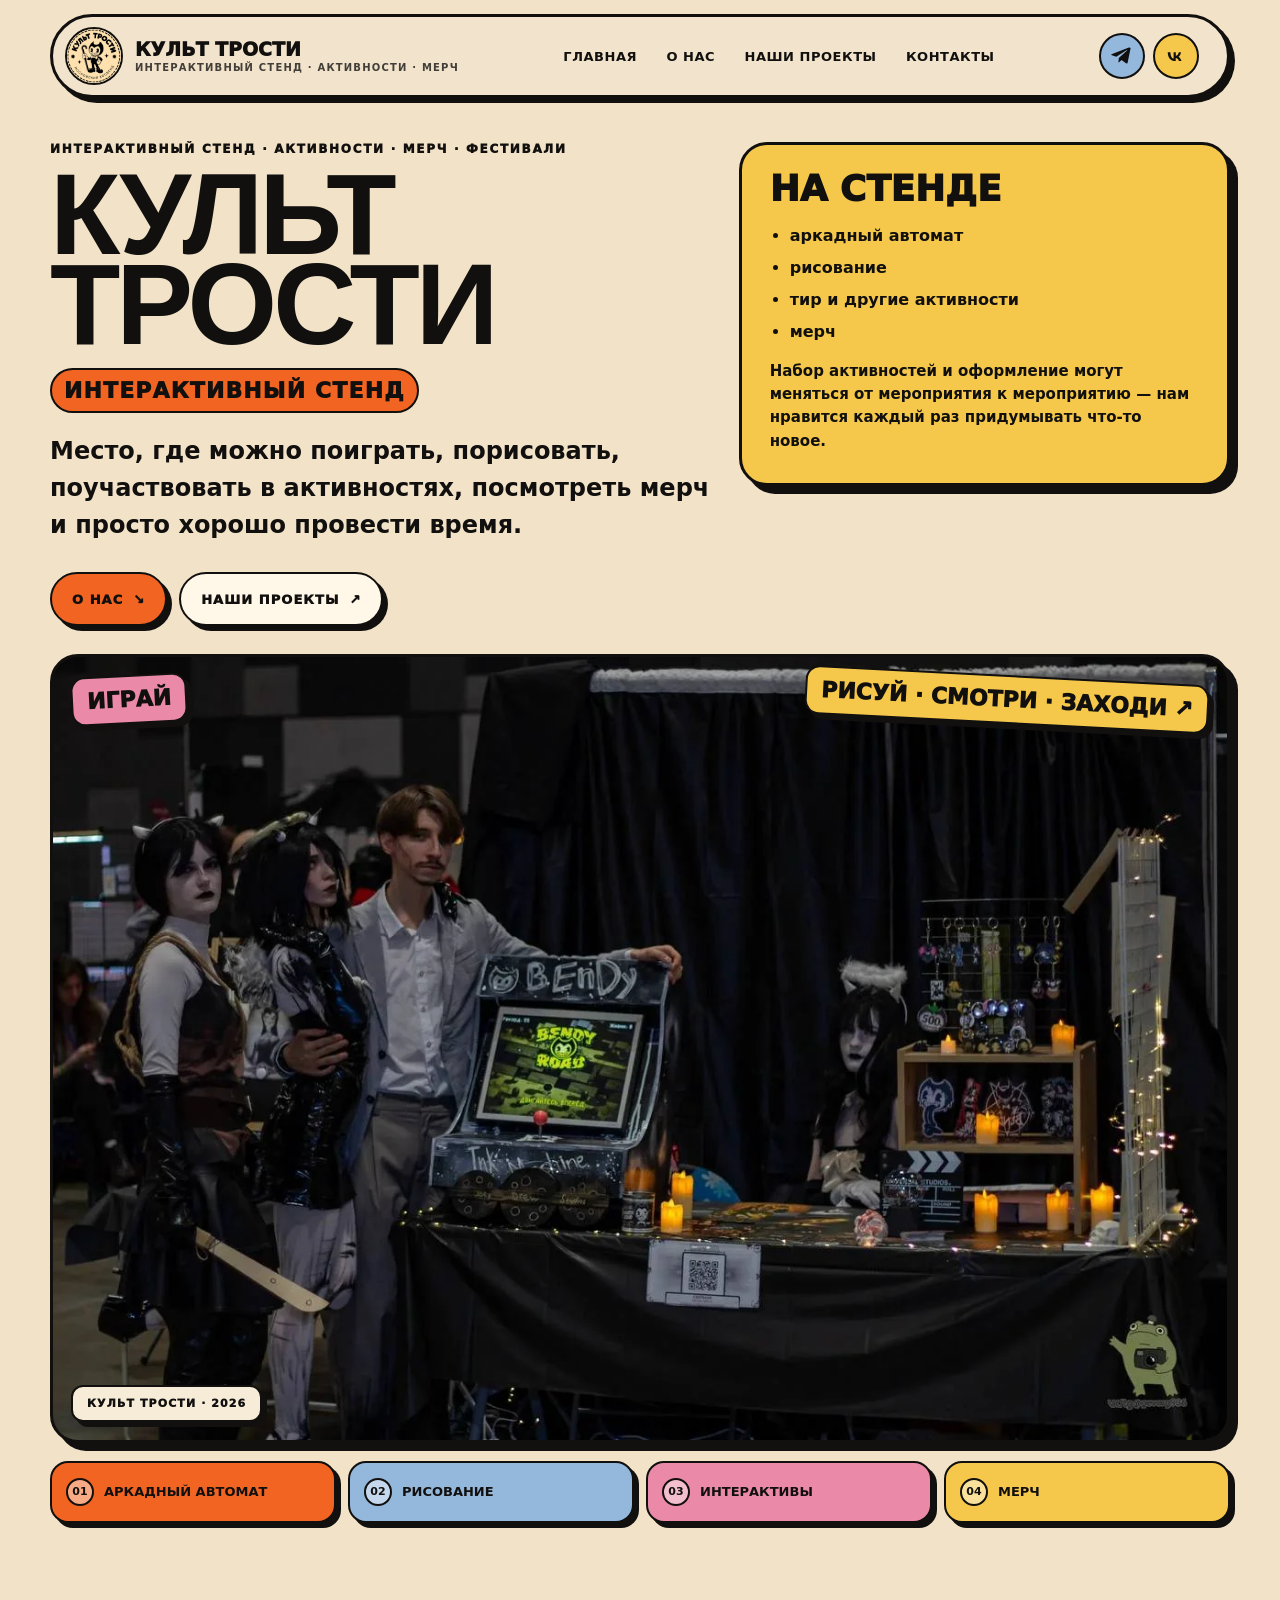
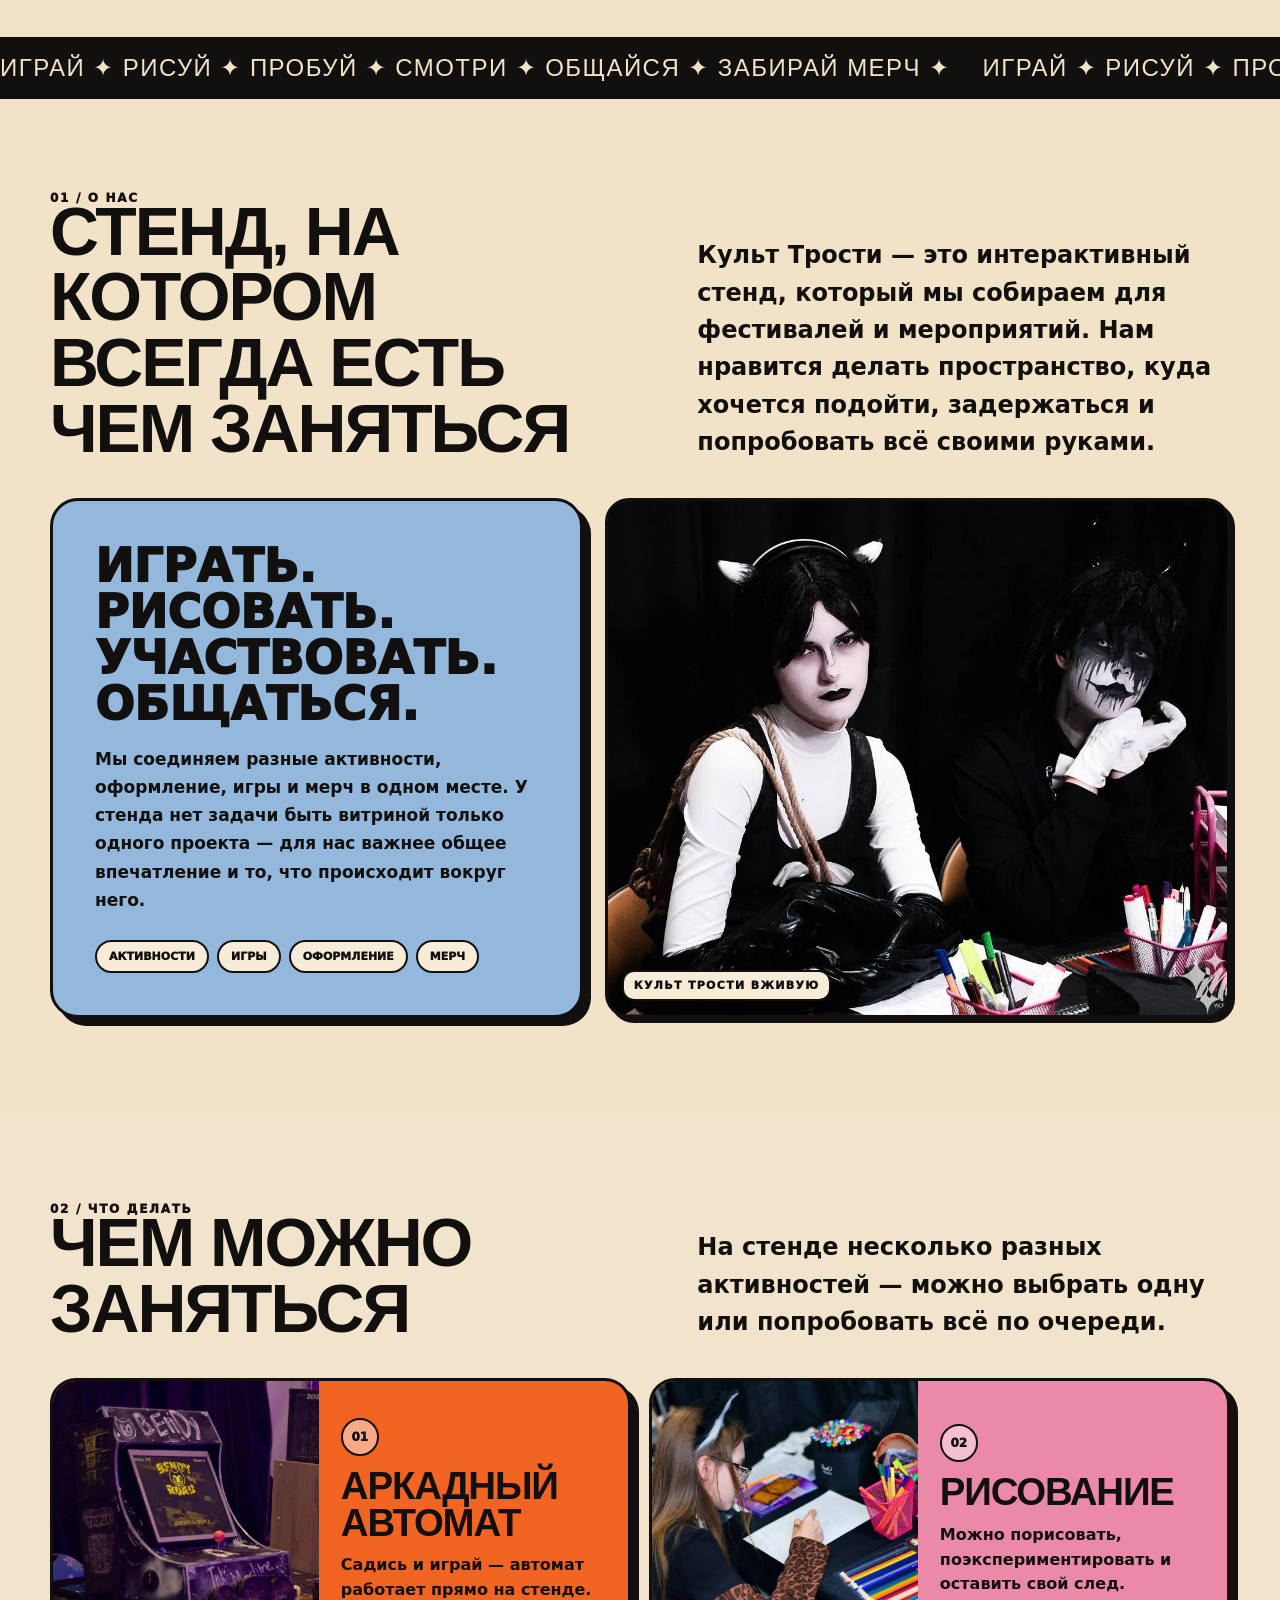
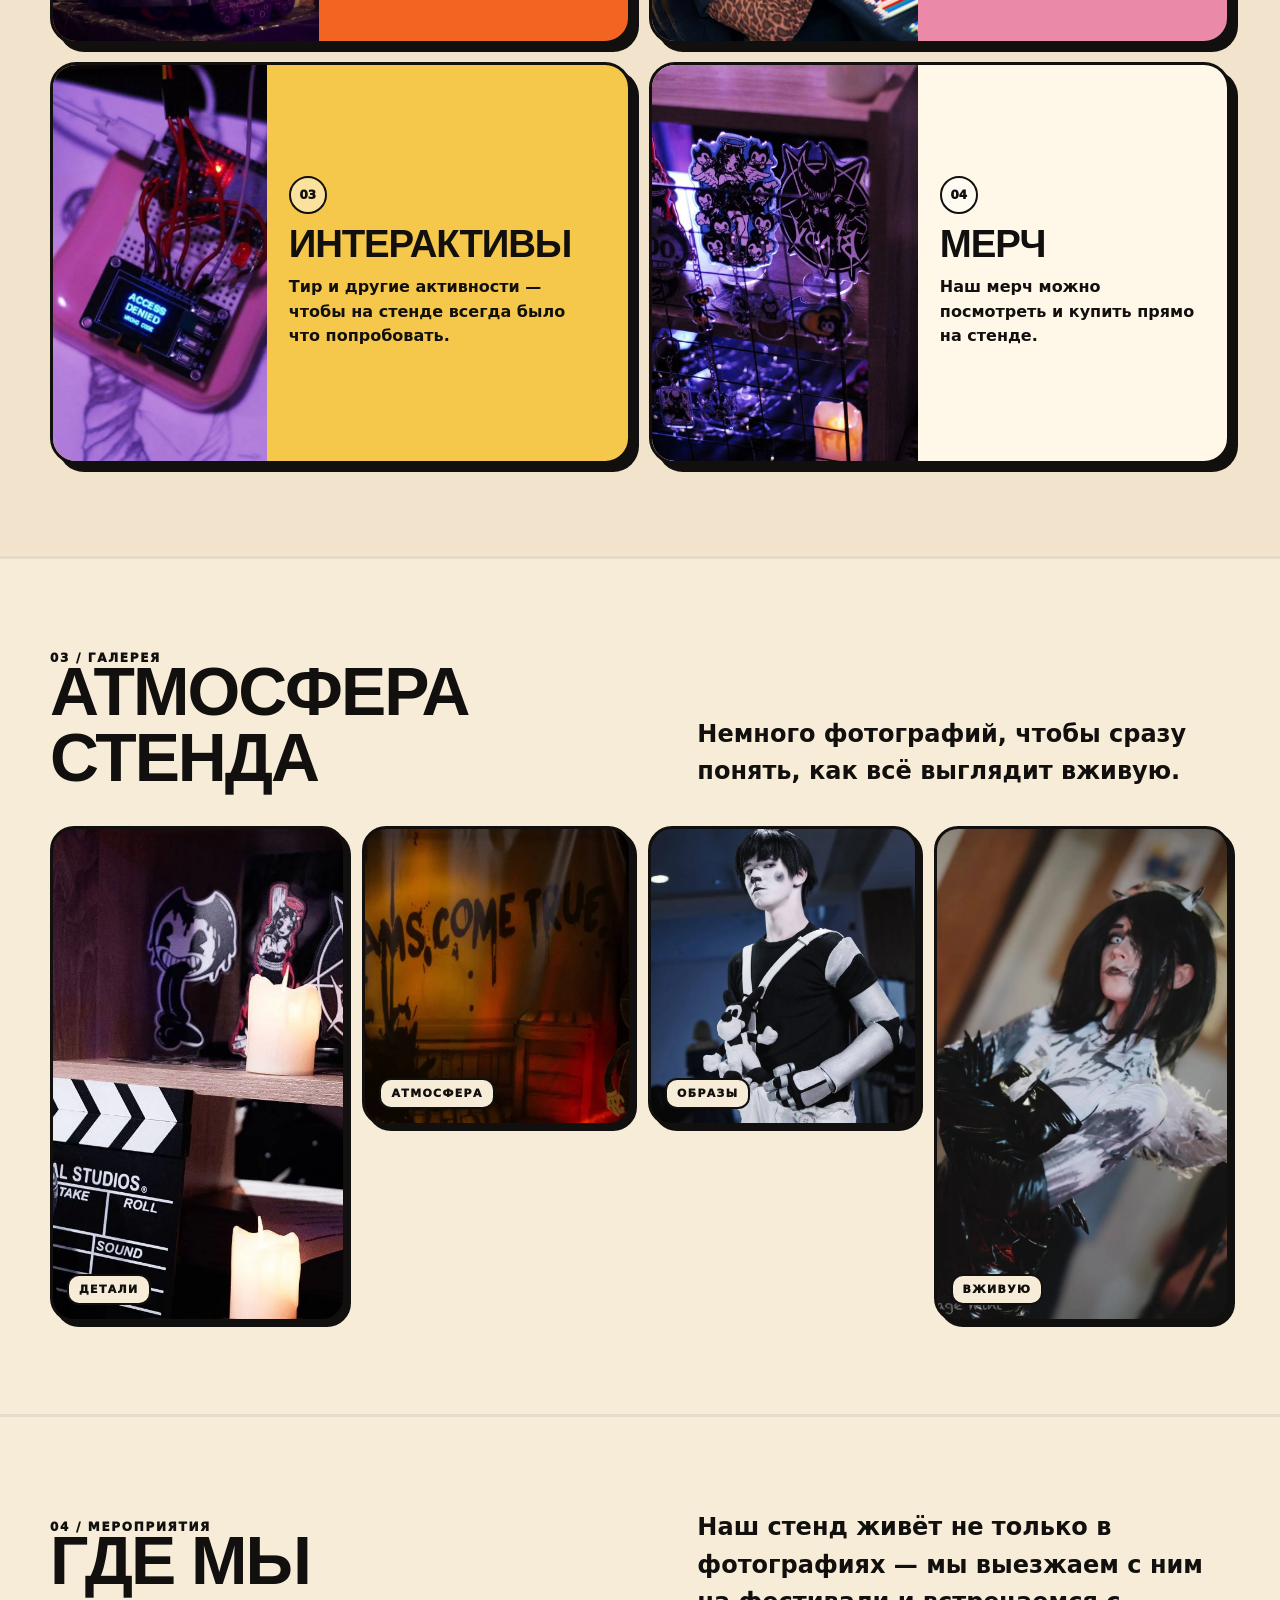
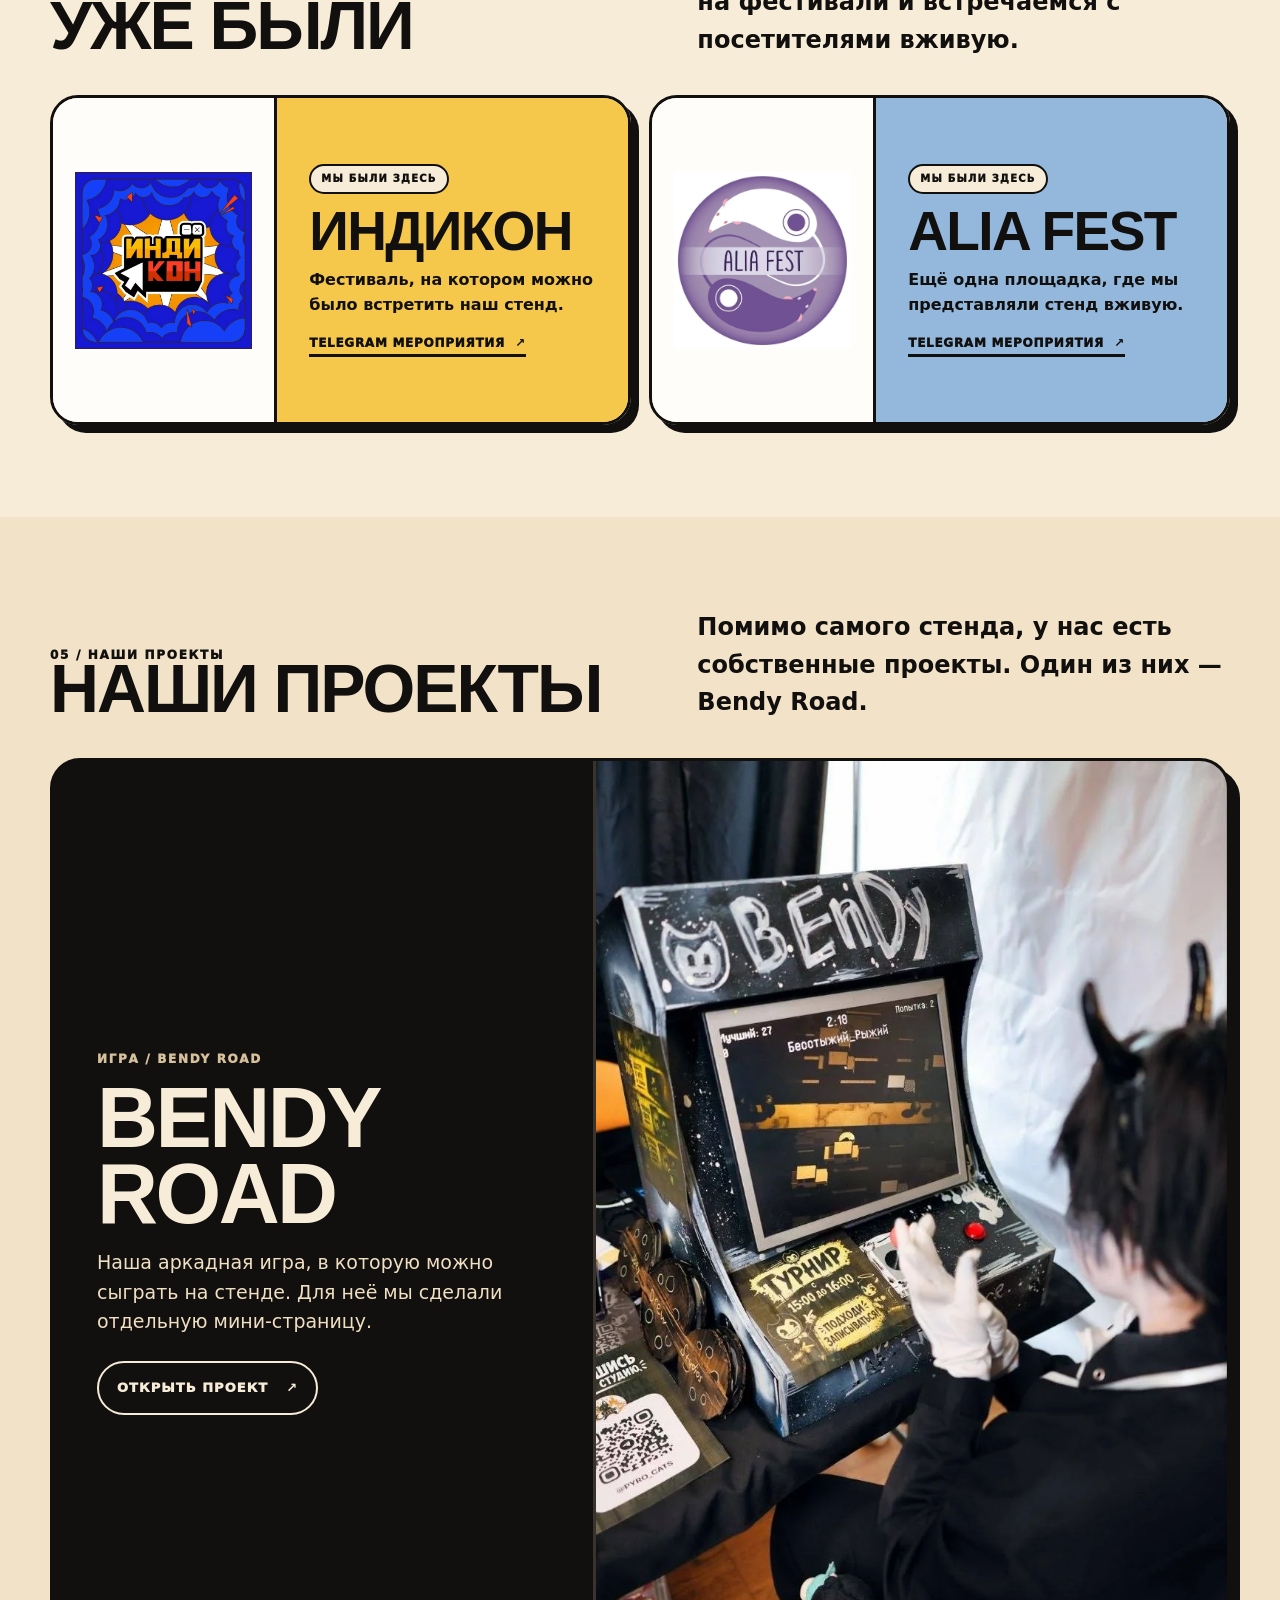
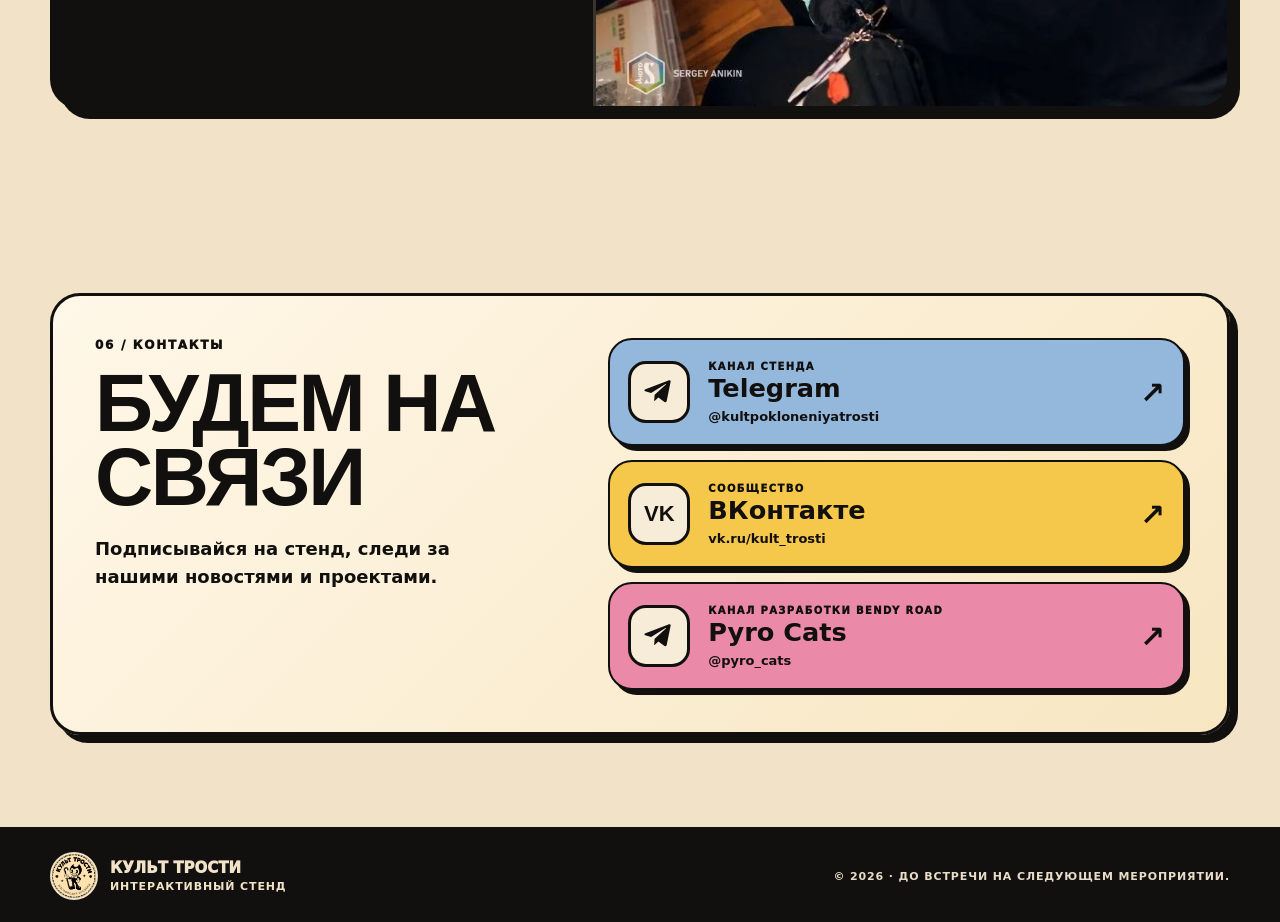
==== commit b961d899: "Marquee: seamless looping and pause-on-hover Make the marquee seamless and interactive. Update READM" ====
--- a/index.html
+++ b/index.html
@@ -90,8 +90,8 @@
 
     <div class="marquee" aria-hidden="true">
       <div class="marquee__track">
-        <span>ИГРАЙ ✦ РИСУЙ ✦ ПРОБУЙ ✦ СМОТРИ ✦ ОБЩАЙСЯ ✦ ЗАБИРАЙ МЕРЧ ✦</span>
-        <span>ИГРАЙ ✦ РИСУЙ ✦ ПРОБУЙ ✦ СМОТРИ ✦ ОБЩАЙСЯ ✦ ЗАБИРАЙ МЕРЧ ✦</span>
+        <span>ИГРАЙ ✦ РИСУЙ ✦ ПРОБУЙ ✦ СМОТРИ ✦ ОБЩАЙСЯ ✦ ЗАБИРАЙ МЕРЧ ✦&nbsp;</span>
+        <span>ИГРАЙ ✦ РИСУЙ ✦ ПРОБУЙ ✦ СМОТРИ ✦ ОБЩАЙСЯ ✦ ЗАБИРАЙ МЕРЧ ✦&nbsp;</span>
       </div>
     </div>
 
--- a/css/styles.css
+++ b/css/styles.css
@@ -340,22 +340,36 @@
 }
 
 .marquee {
+  position: relative;
+  width: 100%;
   overflow: hidden;
   margin-top: 22px;
   border-block: 3px solid var(--ink);
   background: var(--ink);
   color: var(--paper);
-  transform: rotate(-1deg) scale(1.01);
-}
-.marquee__track { display: flex; width: max-content; animation: marquee 22s linear infinite; }
+}
+.marquee__track {
+  display: flex;
+  width: max-content;
+  will-change: transform;
+  animation: marqueeMain 24s linear infinite;
+}
 .marquee__track span {
-  padding: 14px 0;
+  display: block;
+  flex: 0 0 auto;
+  padding: 14px 1.5rem 14px 0;
   font-family: Impact, Haettenschweiler, sans-serif;
   font-size: 24px;
   letter-spacing: .06em;
   white-space: nowrap;
 }
-@keyframes marquee { to { transform: translateX(-50%); } }
+.marquee:hover .marquee__track {
+  animation-play-state: paused;
+}
+@keyframes marqueeMain {
+  from { transform: translate3d(0, 0, 0); }
+  to { transform: translate3d(-50%, 0, 0); }
+}
 
 .section-heading {
   display: grid;
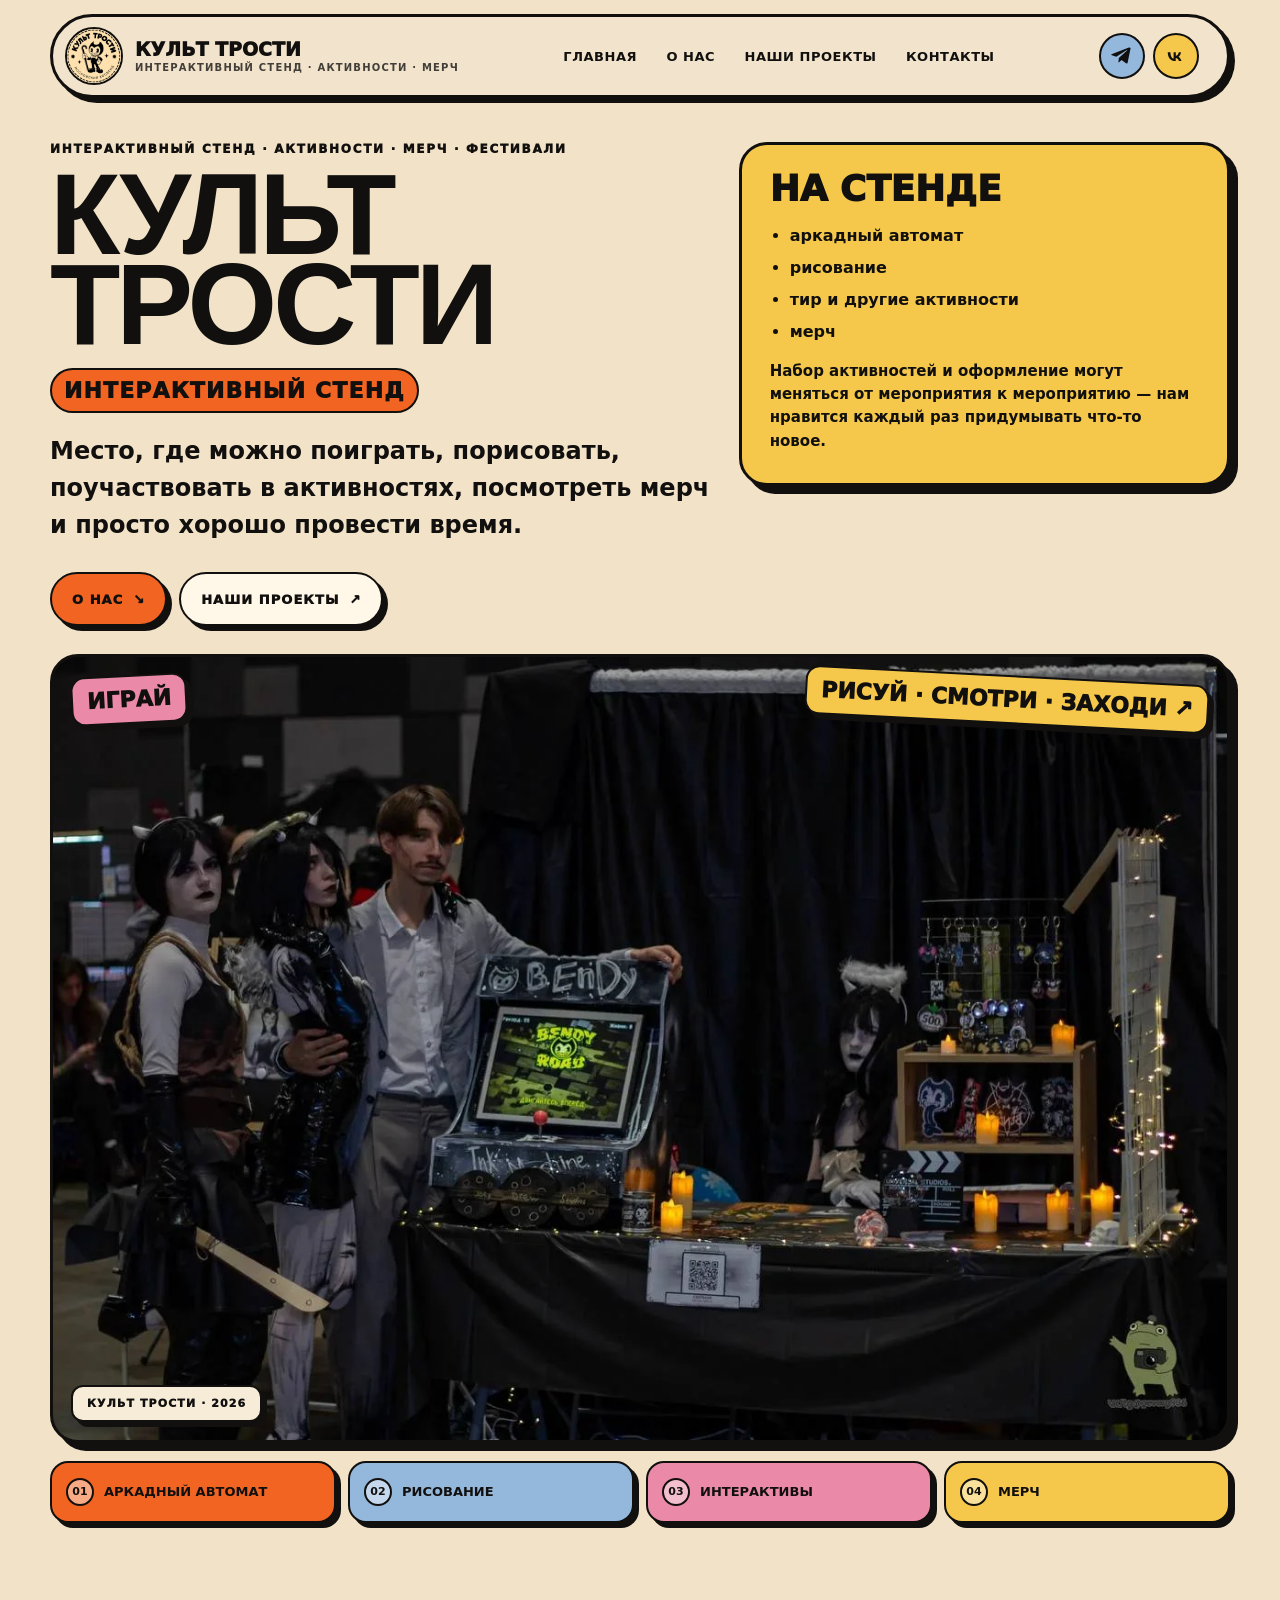
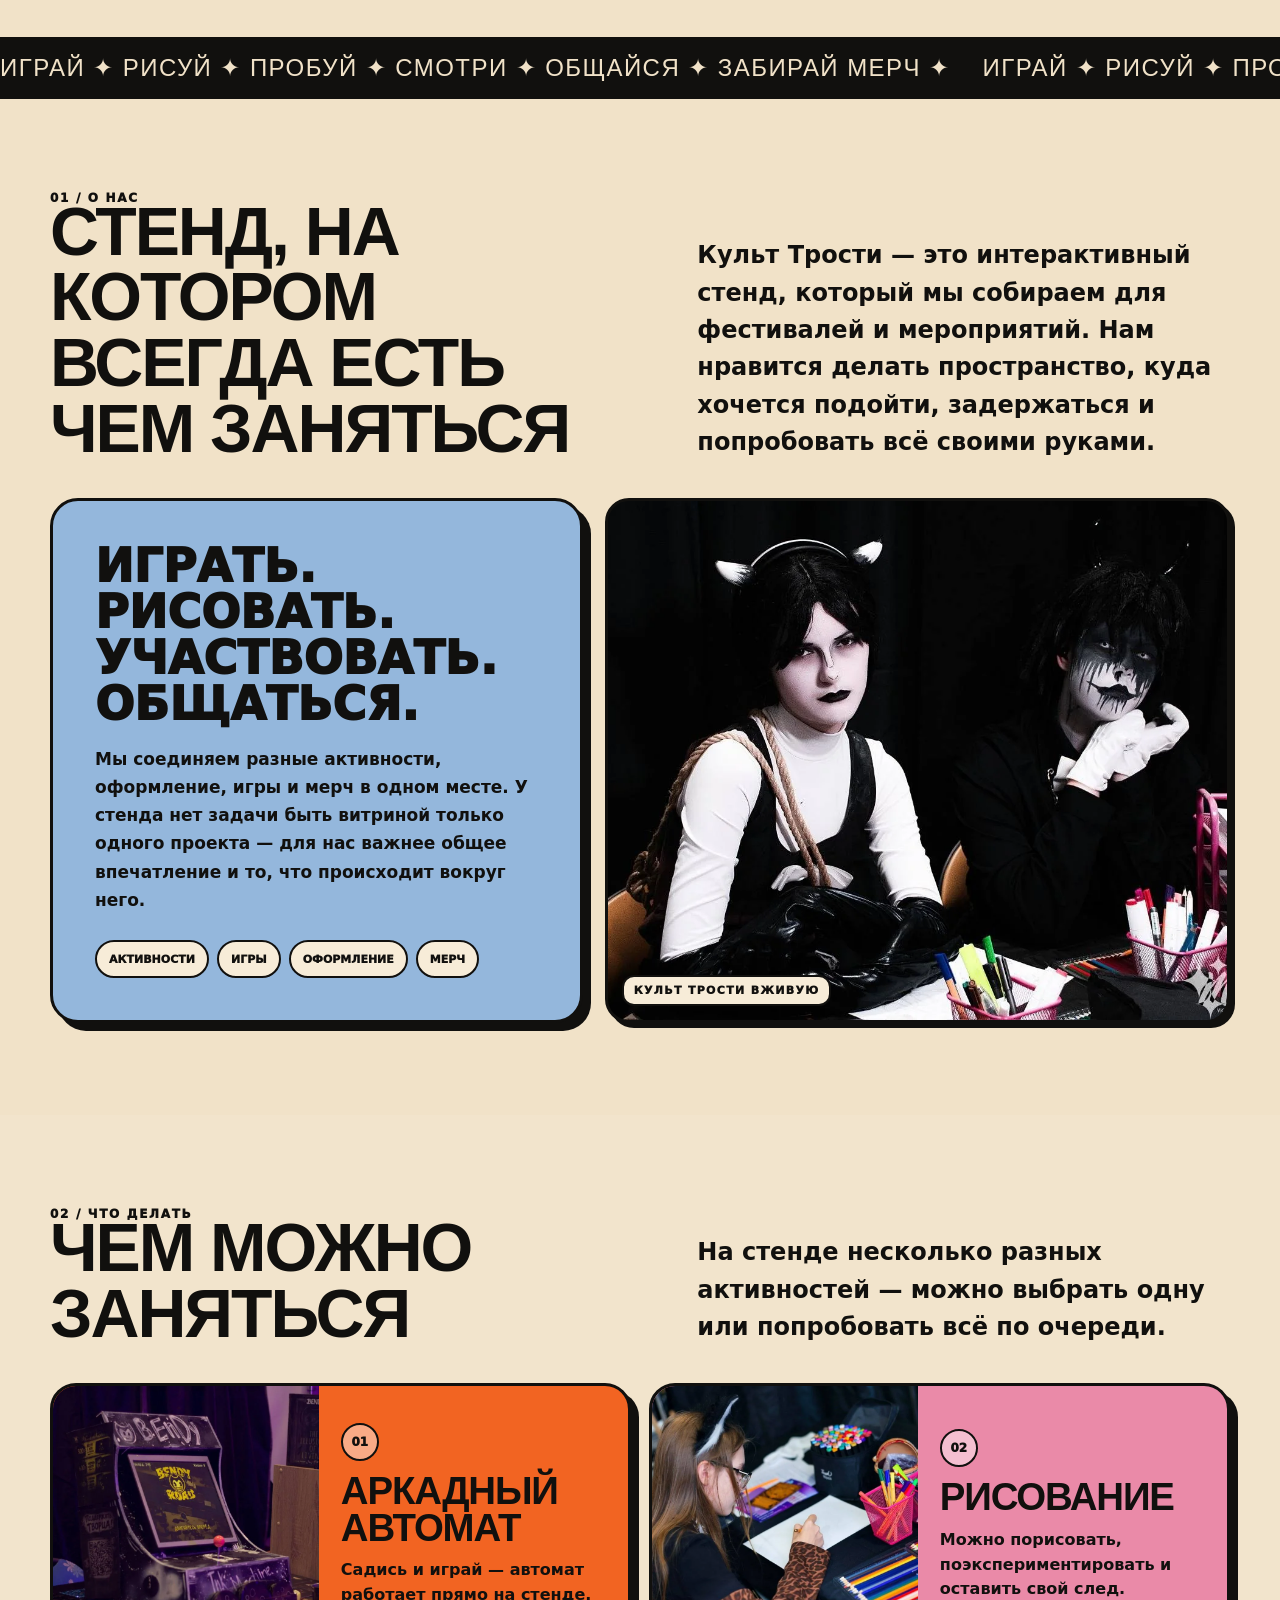
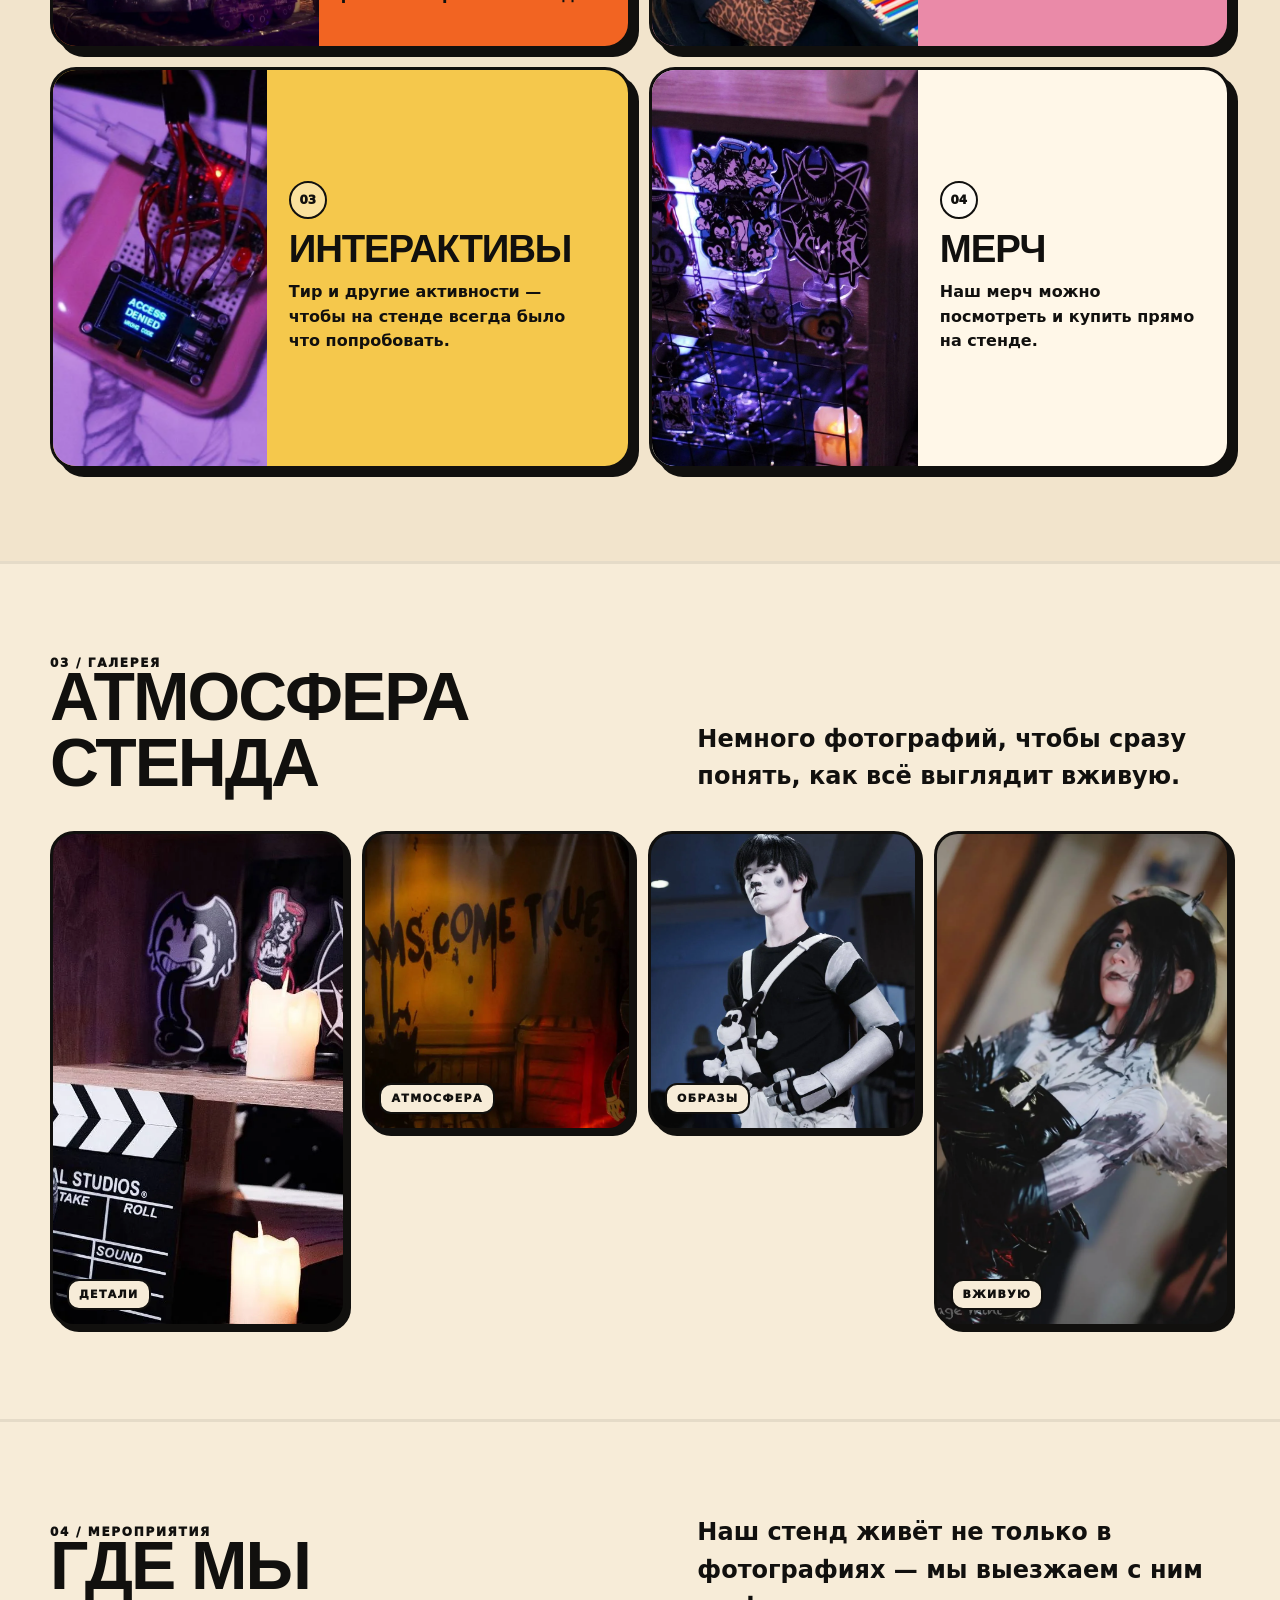
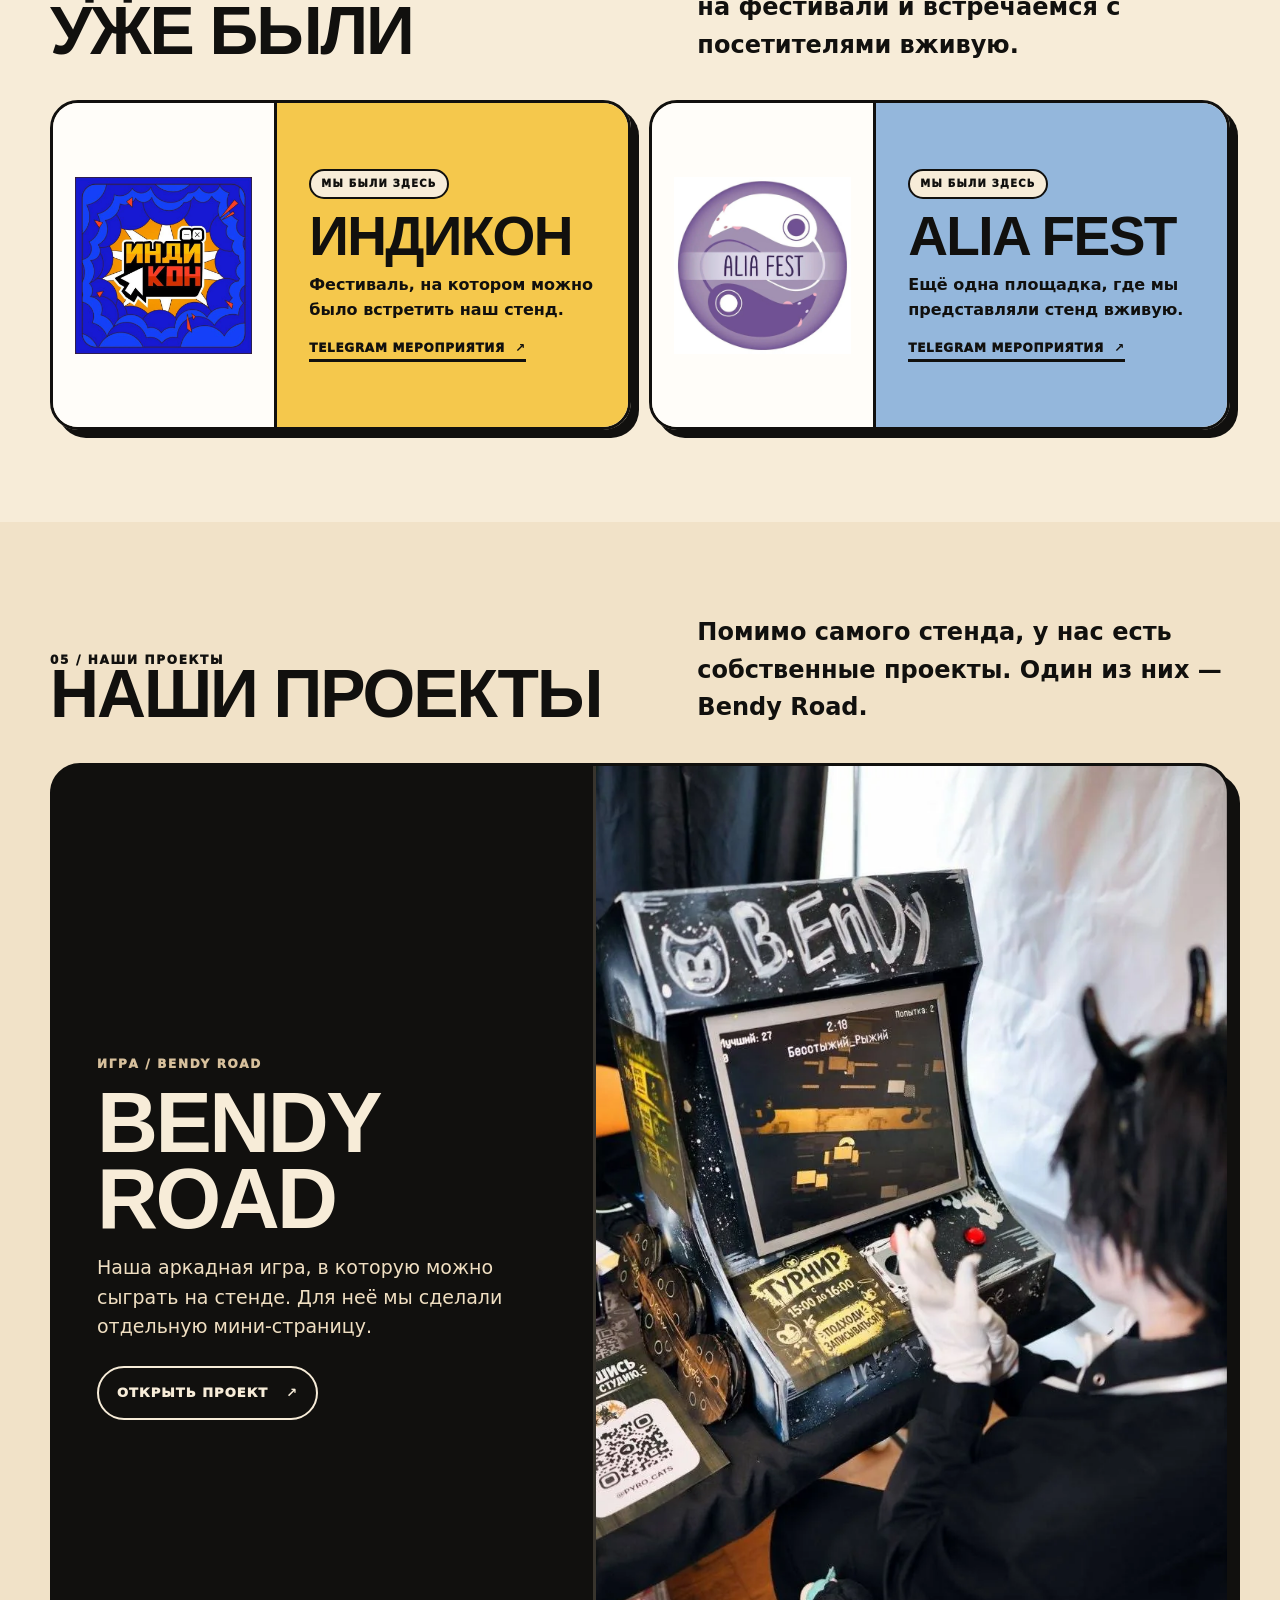
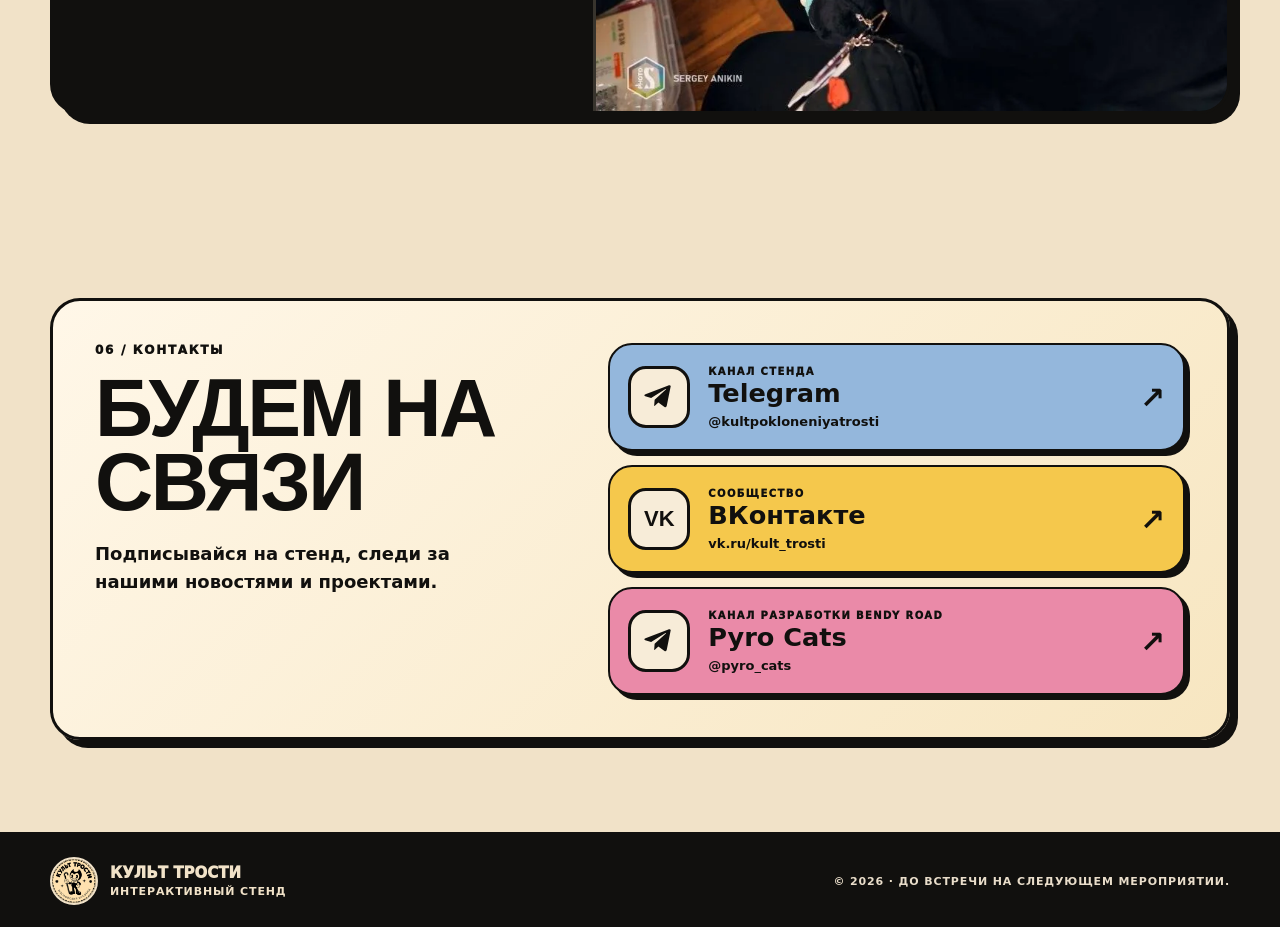
==== commit 0e49c83d: "Fix mobile header, nav, and gallery layout Add mobile-focused improvements: update meta viewport to " ====
--- a/index.html
+++ b/index.html
@@ -2,7 +2,7 @@
 <html lang="ru">
 <head>
   <meta charset="utf-8">
-  <meta name="viewport" content="width=device-width, initial-scale=1">
+  <meta name="viewport" content="width=device-width, initial-scale=1, viewport-fit=cover">
   <meta name="theme-color" content="#f1e2c8">
   <meta name="description" content="Культ Трости — интерактивный фестивальный стенд с активностями, играми и мерчом.">
   <title>Культ Трости — интерактивный стенд</title>
@@ -80,18 +80,19 @@
         </div>
 
         <div class="hero-pills reveal" aria-label="Что есть на стенде">
-          <span><b>01</b> АРКАДНЫЙ АВТОМАТ</span>
-          <span><b>02</b> РИСОВАНИЕ</span>
-          <span><b>03</b> ИНТЕРАКТИВЫ</span>
-          <span><b>04</b> МЕРЧ</span>
-        </div>
-      </div>
-    </section>
-
-    <div class="marquee" aria-hidden="true">
-      <div class="marquee__track">
-        <span>ИГРАЙ ✦ РИСУЙ ✦ ПРОБУЙ ✦ СМОТРИ ✦ ОБЩАЙСЯ ✦ ЗАБИРАЙ МЕРЧ ✦&nbsp;</span>
-        <span>ИГРАЙ ✦ РИСУЙ ✦ ПРОБУЙ ✦ СМОТРИ ✦ ОБЩАЙСЯ ✦ ЗАБИРАЙ МЕРЧ ✦&nbsp;</span>
+          <a href="#activity-arcade"><b>01</b> АРКАДНЫЙ АВТОМАТ</a>
+          <a href="#activity-drawing"><b>02</b> РИСОВАНИЕ</a>
+          <a href="#activity-interactive"><b>03</b> ИНТЕРАКТИВЫ</a>
+          <a href="#activity-merch"><b>04</b> МЕРЧ</a>
+        </div>
+      </div>
+    </section>
+
+    <div class="marquee" data-marquee data-marquee-speed="82" aria-hidden="true">
+      <div class="marquee__track" data-marquee-track>
+        <div class="marquee__group" data-marquee-group>
+          <span>ИГРАЙ ✦ РИСУЙ ✦ ПРОБУЙ ✦ СМОТРИ ✦ ОБЩАЙСЯ ✦ ЗАБИРАЙ МЕРЧ ✦&nbsp;</span>
+        </div>
       </div>
     </div>
 
@@ -109,12 +110,12 @@
           <article class="about-copy neo-card neo-card--blue reveal">
             <p class="big-copy">ИГРАТЬ. РИСОВАТЬ. УЧАСТВОВАТЬ. ОБЩАТЬСЯ.</p>
             <p>Мы соединяем разные активности, оформление, игры и мерч в одном месте. У стенда нет задачи быть витриной только одного проекта — для нас важнее общее впечатление и то, что происходит вокруг него.</p>
-            <div class="micro-tags" aria-label="Направления стенда">
-              <span>АКТИВНОСТИ</span>
-              <span>ИГРЫ</span>
-              <span>ОФОРМЛЕНИЕ</span>
-              <span>МЕРЧ</span>
-            </div>
+            <nav class="micro-tags" aria-label="Быстрый переход по направлениям стенда">
+              <a href="#activities">АКТИВНОСТИ</a>
+              <a href="#projects">ИГРЫ</a>
+              <a href="#gallery">ОФОРМЛЕНИЕ</a>
+              <a href="#activity-merch">МЕРЧ</a>
+            </nav>
           </article>
 
           <figure class="photo-card photo-card--wide reveal">
@@ -125,7 +126,7 @@
       </div>
     </section>
 
-    <section class="activities section" aria-labelledby="activities-title">
+    <section class="activities section" id="activities" aria-labelledby="activities-title">
       <div class="shell">
         <div class="section-heading section-heading--row reveal">
           <div>
@@ -136,7 +137,7 @@
         </div>
 
         <div class="activity-grid">
-          <article class="activity-card activity-card--orange reveal" data-tilt-card>
+          <article class="activity-card activity-card--orange reveal" id="activity-arcade" data-tilt-card>
             <div class="activity-card__media"><img src="assets/images/bendy-machine.webp" alt="Аркадный автомат" loading="lazy"></div>
             <div class="activity-card__copy">
               <span class="activity-card__index">01</span>
@@ -145,7 +146,7 @@
             </div>
           </article>
 
-          <article class="activity-card activity-card--pink reveal" data-tilt-card>
+          <article class="activity-card activity-card--pink reveal" id="activity-drawing" data-tilt-card>
             <div class="activity-card__media"><img src="assets/images/draw.webp" alt="Рисование на стенде" loading="lazy"></div>
             <div class="activity-card__copy">
               <span class="activity-card__index">02</span>
@@ -154,7 +155,7 @@
             </div>
           </article>
 
-          <article class="activity-card activity-card--yellow reveal" data-tilt-card>
+          <article class="activity-card activity-card--yellow reveal" id="activity-interactive" data-tilt-card>
             <div class="activity-card__media"><img src="assets/images/tech.webp" alt="Интерактивная активность на стенде" loading="lazy"></div>
             <div class="activity-card__copy">
               <span class="activity-card__index">03</span>
@@ -163,7 +164,7 @@
             </div>
           </article>
 
-          <article class="activity-card activity-card--cream reveal" data-tilt-card>
+          <article class="activity-card activity-card--cream reveal" id="activity-merch" data-tilt-card>
             <div class="activity-card__media"><img src="assets/images/merch-wall.webp" alt="Мерч на стенде" loading="lazy"></div>
             <div class="activity-card__copy">
               <span class="activity-card__index">04</span>
@@ -175,7 +176,7 @@
       </div>
     </section>
 
-    <section class="gallery section" aria-labelledby="gallery-title">
+    <section class="gallery section" id="gallery" aria-labelledby="gallery-title">
       <div class="shell">
         <div class="section-heading section-heading--row reveal">
           <div>
@@ -195,7 +196,7 @@
     </section>
 
 
-    <section class="events section" aria-labelledby="events-title">
+    <section class="events section" id="events" aria-labelledby="events-title">
       <div class="shell">
         <div class="section-heading section-heading--row reveal">
           <div>
--- a/css/styles.css
+++ b/css/styles.css
@@ -1318,3 +1318,883 @@
 .page--bendy .bendy-cta .bendy-section-no {
   color: #e8c98f;
 }
+
+/* v7: measured, truly seamless marquees on both pages */
+.marquee__track,
+.bendy-ticker__track {
+  display: flex;
+  width: max-content;
+  max-width: none;
+  transform: translate3d(0, 0, 0);
+  animation: none;
+  will-change: transform;
+}
+
+.marquee__group,
+.bendy-ticker__group {
+  display: flex;
+  flex: 0 0 auto;
+  width: max-content;
+}
+
+.marquee__group span,
+.bendy-ticker__group span {
+  display: block;
+  flex: 0 0 auto;
+  white-space: nowrap;
+  padding-right: 1.5rem;
+}
+
+.marquee__track.is-marquee-ready,
+.bendy-ticker__track.is-marquee-ready {
+  animation: seamlessMarquee var(--marquee-duration, 24s) linear infinite;
+}
+
+.marquee:hover .marquee__track.is-marquee-ready,
+.bendy-ticker:hover .bendy-ticker__track.is-marquee-ready {
+  animation-play-state: paused;
+}
+
+@keyframes seamlessMarquee {
+  from { transform: translate3d(0, 0, 0); }
+  to { transform: translate3d(var(--marquee-offset), 0, 0); }
+}
+
+@media (prefers-reduced-motion: reduce) {
+  .marquee__track.is-marquee-ready,
+  .bendy-ticker__track.is-marquee-ready {
+    animation: none !important;
+    transform: none !important;
+  }
+}
+
+/* v8: fixed header + robust mobile/iPhone layout */
+:root {
+  --site-header-space: 96px;
+}
+
+html,
+body {
+  max-width: 100%;
+  overflow-x: hidden;
+}
+
+@supports (overflow: clip) {
+  html,
+  body { overflow-x: clip; }
+}
+
+.site-header {
+  position: fixed;
+  inset: 0 0 auto 0;
+  z-index: 1000;
+  padding-top: max(14px, env(safe-area-inset-top));
+  transform: translateZ(0);
+  backface-visibility: hidden;
+}
+
+.site-header__inner {
+  position: relative;
+}
+
+.page--light #main {
+  padding-top: var(--site-header-space, 96px);
+}
+
+.page--light [id] {
+  scroll-margin-top: calc(var(--site-header-space, 96px) + 16px);
+}
+
+.hero-pills a {
+  display: flex;
+  align-items: center;
+  gap: 10px;
+  min-width: 0;
+  min-height: 62px;
+  padding: 10px 14px;
+  border: 2px solid var(--ink);
+  border-radius: 18px;
+  color: var(--ink);
+  font-size: 13px;
+  font-weight: 900;
+  box-shadow: var(--shadow-sm);
+  transition: transform .18s var(--ease), box-shadow .18s var(--ease);
+}
+.hero-pills a:nth-child(1) { background: var(--orange); }
+.hero-pills a:nth-child(2) { background: var(--blue); }
+.hero-pills a:nth-child(3) { background: var(--pink); }
+.hero-pills a:nth-child(4) { background: var(--yellow); }
+.hero-pills a:hover,
+.hero-pills a:focus-visible {
+  transform: translate(-2px, -2px);
+  box-shadow: 7px 7px 0 var(--ink);
+}
+
+.micro-tags a {
+  display: inline-flex;
+  align-items: center;
+  justify-content: center;
+  min-height: 38px;
+  padding: 8px 12px;
+  border: 2px solid var(--ink);
+  border-radius: 999px;
+  background: var(--paper-2);
+  color: var(--ink);
+  font-size: 11px;
+  font-weight: 950;
+  text-align: center;
+  transition: transform .18s var(--ease), background .18s var(--ease);
+}
+.micro-tags a:hover,
+.micro-tags a:focus-visible {
+  background: var(--yellow);
+  transform: translateY(-2px);
+}
+
+.hero-pills a:focus-visible,
+.micro-tags a:focus-visible,
+.button:focus-visible,
+.nav-toggle:focus-visible,
+.site-nav a:focus-visible,
+.social-card:focus-visible,
+.event-card:focus-visible,
+.project-card:focus-visible {
+  outline: 4px solid var(--orange);
+  outline-offset: 3px;
+}
+
+/* Tablet: keep the same visual language, but remove fragile fixed dimensions. */
+@media (max-width: 980px) {
+  .site-nav {
+    left: 0;
+    right: 0;
+    top: calc(100% + 10px);
+    max-height: calc(100dvh - var(--site-header-space, 96px) - 16px);
+    overflow-y: auto;
+    overscroll-behavior: contain;
+    -webkit-overflow-scrolling: touch;
+  }
+
+  .hero__top,
+  .about-grid,
+  .activity-grid,
+  .photo-collage,
+  .events-grid,
+  .project-card,
+  .contacts-panel,
+  .section-heading,
+  .section-heading--row {
+    min-width: 0;
+  }
+
+  .activity-card,
+  .event-card,
+  .project-card,
+  .photo-card,
+  .contacts-panel {
+    max-width: 100%;
+  }
+}
+
+/* iPhone / small mobile pass. Tested around 375, 390 and 430 CSS px. */
+@media (max-width: 767px) {
+  :root {
+    --shell: calc(100vw - 24px);
+    --radius: 22px;
+    --shadow: 5px 5px 0 var(--ink);
+    --shadow-sm: 4px 4px 0 var(--ink);
+    --site-header-space: 82px;
+  }
+
+  html {
+    scroll-padding-top: calc(var(--site-header-space, 82px) + 14px);
+  }
+
+  body {
+    min-width: 0;
+  }
+
+  .section {
+    padding: 56px 0;
+  }
+
+  .site-header {
+    padding-top: max(8px, env(safe-area-inset-top));
+  }
+
+  .site-header__inner {
+    width: var(--shell);
+    min-height: 64px;
+    padding: 8px 9px 8px 10px;
+    gap: 9px;
+    border-radius: 999px;
+    box-shadow: 5px 5px 0 var(--ink);
+  }
+
+  .brand {
+    min-width: 0;
+    gap: 9px;
+  }
+
+  .brand__logo {
+    width: 44px;
+    height: 44px;
+    flex-basis: 44px;
+  }
+
+  .brand__copy {
+    min-width: 0;
+  }
+
+  .brand__copy strong {
+    overflow: hidden;
+    max-width: 46vw;
+    font-size: clamp(14px, 4.1vw, 18px);
+    text-overflow: ellipsis;
+    white-space: nowrap;
+  }
+
+  .nav-toggle {
+    width: 46px;
+    height: 46px;
+    flex: 0 0 46px;
+  }
+
+  .site-nav {
+    left: 0;
+    right: 0;
+    top: calc(100% + 9px);
+    padding: 8px;
+    border-radius: 22px;
+  }
+
+  .site-nav a {
+    min-height: 48px;
+    display: flex;
+    align-items: center;
+  }
+
+  .hero {
+    padding-top: 28px;
+  }
+
+  .hero__top {
+    gap: 24px;
+  }
+
+  .hero__copy,
+  .hero-note,
+  .section-heading > *,
+  .about-grid > *,
+  .activity-card > *,
+  .project-card > *,
+  .contacts-panel > * {
+    min-width: 0;
+  }
+
+  .hero__title {
+    max-width: 100%;
+    font-size: clamp(58px, 19vw, 82px);
+    line-height: .82;
+    overflow-wrap: normal;
+    word-break: normal;
+  }
+
+  .hero__descriptor {
+    margin-top: 14px;
+    font-size: clamp(12px, 3.6vw, 14px);
+  }
+
+  .hero__lead {
+    margin-top: 20px;
+    font-size: clamp(17px, 4.6vw, 20px);
+    line-height: 1.5;
+  }
+
+  .hero__actions {
+    display: grid;
+    grid-template-columns: repeat(2, minmax(0, 1fr));
+    gap: 10px;
+    width: 100%;
+  }
+
+  .hero__actions .button {
+    width: 100%;
+    min-width: 0;
+    min-height: 54px;
+    padding-inline: 14px;
+    justify-content: space-between;
+    font-size: 11px;
+  }
+
+  .hero-note {
+    padding: 24px;
+  }
+
+  .hero-note__title {
+    font-size: clamp(32px, 9vw, 42px);
+  }
+
+  .bullet-list {
+    padding-left: 22px;
+    font-size: 16px;
+  }
+
+  .hero-media {
+    min-height: 0;
+    aspect-ratio: 4 / 3;
+    margin-top: 22px;
+    border-radius: 24px;
+  }
+
+  .hero-media img {
+    width: 100%;
+    height: 100%;
+    min-height: 0;
+    object-fit: cover;
+    object-position: 44% center;
+  }
+
+  .hero-media__tag {
+    font-size: 11px;
+    padding: 7px 9px;
+  }
+
+  .hero-media__tag--right {
+    top: auto;
+    bottom: 52px;
+    max-width: calc(100% - 36px);
+  }
+
+  .hero-media__caption {
+    max-width: calc(100% - 36px);
+    font-size: 8px;
+  }
+
+  .hero-pills {
+    grid-template-columns: repeat(2, minmax(0, 1fr));
+    gap: 9px;
+  }
+
+  .hero-pills a {
+    min-height: 58px;
+    padding: 8px 10px;
+    font-size: 10px;
+    line-height: 1.25;
+  }
+
+  .hero-pills a b {
+    width: 26px;
+    height: 26px;
+    flex: 0 0 26px;
+  }
+
+  .marquee__track span,
+  .marquee__group span {
+    padding-block: 12px;
+    font-size: 21px;
+  }
+
+  .section-heading,
+  .section-heading--row {
+    display: block;
+    margin-bottom: 28px;
+  }
+
+  .section-heading .eyebrow,
+  .section-heading--row .eyebrow {
+    display: block;
+    margin: 0 0 12px !important;
+    line-height: 1.2;
+  }
+
+  .section-heading h2 {
+    margin: 0;
+    max-width: 100%;
+    font-size: clamp(38px, 11.3vw, 54px);
+    line-height: .96;
+    letter-spacing: -.025em;
+    overflow-wrap: normal;
+    word-break: normal;
+    text-wrap: pretty;
+  }
+
+  .section-lead {
+    max-width: none;
+    margin-top: 22px;
+    font-size: clamp(17px, 4.6vw, 20px);
+    line-height: 1.5;
+  }
+
+  .about-grid {
+    gap: 20px;
+  }
+
+  .about-copy {
+    padding: 24px;
+  }
+
+  .big-copy {
+    font-size: clamp(30px, 8.9vw, 40px);
+    line-height: 1.02;
+  }
+
+  .about-copy > p:not(.big-copy) {
+    font-size: 16px;
+    line-height: 1.58;
+  }
+
+  .micro-tags {
+    display: grid;
+    grid-template-columns: repeat(2, minmax(0, 1fr));
+    gap: 9px;
+    width: 100%;
+    margin-top: 24px;
+  }
+
+  .micro-tags a {
+    width: 100%;
+    min-width: 0;
+    min-height: 44px;
+    padding: 7px 8px;
+    font-size: 10px;
+    line-height: 1.15;
+  }
+
+  .photo-card--wide {
+    min-height: 0;
+    aspect-ratio: 4 / 3;
+  }
+
+  .activity-grid {
+    grid-template-columns: 1fr;
+    gap: 16px;
+  }
+
+  .activity-card {
+    grid-template-columns: 1fr;
+    border-radius: 24px;
+  }
+
+  .activity-card__media {
+    min-height: 0;
+    aspect-ratio: 4 / 3;
+  }
+
+  .activity-card__copy {
+    padding: 22px;
+  }
+
+  .activity-card h3 {
+    font-size: clamp(30px, 9.5vw, 42px);
+    line-height: .96;
+  }
+
+  .activity-card p {
+    font-size: 16px;
+    line-height: 1.5;
+  }
+
+  .photo-collage {
+    display: grid;
+    grid-template-columns: 1fr;
+    grid-auto-rows: auto;
+    gap: 14px;
+  }
+
+  .photo-collage .photo-card,
+  .photo-collage .photo-card--tall {
+    grid-row: auto;
+    min-height: 0;
+    height: auto;
+    aspect-ratio: 4 / 3;
+  }
+
+  .photo-collage .photo-card:nth-child(3),
+  .photo-collage .photo-card:nth-child(4) {
+    aspect-ratio: 3 / 4;
+  }
+
+  .photo-collage .photo-card img {
+    width: 100%;
+    height: 100%;
+    min-height: 0;
+    object-fit: cover;
+  }
+
+  .events-grid {
+    gap: 16px;
+  }
+
+  .event-card {
+    grid-template-columns: 1fr;
+    min-height: 0;
+    border-radius: 24px;
+  }
+
+  .event-card__logo {
+    min-height: 0;
+    padding: 24px;
+    border-right: 0;
+    border-bottom: 3px solid var(--ink);
+  }
+
+  .event-card__logo img {
+    width: min(66vw, 230px);
+  }
+
+  .event-card__copy {
+    padding: 22px;
+  }
+
+  .event-card h3 {
+    font-size: clamp(38px, 12vw, 50px);
+  }
+
+  .project-card {
+    grid-template-columns: 1fr;
+    min-height: 0;
+    border-radius: 26px;
+  }
+
+  .project-card__copy {
+    min-height: 0;
+    padding: 28px 24px;
+  }
+
+  .project-card__copy h3 {
+    font-size: clamp(54px, 16vw, 72px);
+    line-height: .9;
+  }
+
+  .project-card__copy p:not(.eyebrow) {
+    font-size: 17px;
+    line-height: 1.5;
+  }
+
+  .project-card__button {
+    width: 100%;
+    min-height: 54px;
+    padding-inline: 16px;
+    font-size: 11px;
+  }
+
+  .project-card__media {
+    min-height: 0;
+    aspect-ratio: 4 / 3;
+    border-left: 0;
+    border-top: 3px solid rgba(241,226,200,.18);
+  }
+
+  .contacts-panel {
+    grid-template-columns: 1fr;
+    gap: 24px;
+    padding: 22px;
+  }
+
+  .contacts-panel__headline h2 {
+    font-size: clamp(44px, 13vw, 64px);
+  }
+
+  .contacts-panel__headline > p:not(.eyebrow) {
+    font-size: 16px;
+    line-height: 1.52;
+  }
+
+  .social-card {
+    grid-template-columns: 48px minmax(0, 1fr) auto;
+    gap: 11px;
+    min-height: 84px;
+    padding: 12px;
+  }
+
+  .social-card__icon {
+    width: 48px;
+    height: 48px;
+  }
+
+  .social-card strong {
+    font-size: 16px;
+  }
+
+  .social-card em {
+    max-width: 100%;
+    white-space: normal;
+    overflow-wrap: anywhere;
+    line-height: 1.25;
+  }
+
+  .site-footer__inner {
+    padding-bottom: max(20px, env(safe-area-inset-bottom));
+  }
+
+  /* Bendy mini-page: mobile stability without changing the desktop look. */
+  .project-header {
+    position: sticky;
+    top: 0;
+  }
+
+  .bendy-hero__inner,
+  .bendy-grid-2,
+  .bendy-heading,
+  .bendy-card-grid,
+  .bendy-gallery__grid {
+    min-width: 0;
+  }
+
+  .bendy-hero h1 {
+    font-size: clamp(50px, 15vw, 68px);
+    overflow-wrap: normal;
+  }
+
+  .bendy-hero__media {
+    padding: 8px;
+  }
+
+  .bendy-hero__media img {
+    height: auto;
+    aspect-ratio: 4 / 3;
+    object-fit: cover;
+  }
+
+  .bendy-panel,
+  .bendy-cta__inner {
+    padding: 22px;
+  }
+
+  .bendy-panel h2,
+  .bendy-heading h2,
+  .bendy-cta h2 {
+    font-size: clamp(36px, 10.5vw, 50px);
+    line-height: .98;
+  }
+
+  .bendy-card-grid {
+    grid-template-columns: 1fr;
+  }
+
+  .bendy-mini-card img {
+    height: auto;
+    aspect-ratio: 4 / 3;
+  }
+
+  .bendy-gallery__grid {
+    grid-template-columns: 1fr;
+    grid-auto-rows: auto;
+  }
+
+  .ink-frame,
+  .ink-frame--large,
+  .ink-frame:last-child {
+    grid-column: auto;
+    grid-row: auto;
+    min-height: 0;
+    aspect-ratio: 4 / 3;
+  }
+
+  .ink-frame img {
+    min-height: 0;
+  }
+}
+
+@media (max-width: 380px) {
+  :root { --shell: calc(100vw - 18px); }
+
+  .brand__copy strong {
+    max-width: 44vw;
+    font-size: 14px;
+  }
+
+  .hero__actions {
+    grid-template-columns: 1fr;
+  }
+
+  .hero-pills {
+    grid-template-columns: 1fr;
+  }
+
+  .micro-tags {
+    grid-template-columns: 1fr 1fr;
+  }
+
+  .section-heading h2 {
+    font-size: clamp(36px, 10.7vw, 44px);
+  }
+}
+
+/* v9: polished responsive navigation toggle placement */
+@media (max-width: 980px) {
+  .site-header__inner {
+    grid-template-columns: minmax(0, 1fr) auto;
+  }
+
+  .brand {
+    grid-column: 1;
+    min-width: 0;
+    max-width: 100%;
+  }
+
+  .nav-toggle {
+    grid-column: 2;
+    justify-self: end;
+    align-self: center;
+    position: relative;
+    display: block;
+    width: 48px;
+    height: 48px;
+    padding: 0;
+    overflow: hidden;
+    border: 2px solid var(--ink);
+    border-radius: 50%;
+    background: var(--orange);
+    box-shadow: 3px 3px 0 var(--ink);
+    transform: translateZ(0);
+    transition:
+      transform .18s var(--ease),
+      box-shadow .18s var(--ease),
+      background .18s var(--ease);
+  }
+
+  .nav-toggle:hover,
+  .nav-toggle:focus-visible {
+    transform: translate(-1px, -1px);
+    box-shadow: 4px 4px 0 var(--ink);
+  }
+
+  .nav-toggle:active {
+    transform: translate(1px, 1px);
+    box-shadow: 1px 1px 0 var(--ink);
+  }
+
+  .nav-toggle span {
+    position: absolute;
+    left: 50%;
+    width: 23px;
+    height: 3px;
+    margin: 0;
+    border-radius: 999px;
+    background: var(--ink);
+    transform: translateX(-50%);
+    transform-origin: center;
+    transition:
+      top .22s var(--ease),
+      transform .22s var(--ease),
+      opacity .16s ease;
+  }
+
+  .nav-toggle span:nth-child(1) { top: 14px; }
+  .nav-toggle span:nth-child(2) { top: 22px; }
+  .nav-toggle span:nth-child(3) { top: 30px; }
+
+  .nav-toggle[aria-expanded="true"] span:nth-child(1) {
+    top: 22px;
+    transform: translateX(-50%) rotate(45deg);
+  }
+
+  .nav-toggle[aria-expanded="true"] span:nth-child(2) {
+    opacity: 0;
+    transform: translateX(-50%) scaleX(.2);
+  }
+
+  .nav-toggle[aria-expanded="true"] span:nth-child(3) {
+    top: 22px;
+    transform: translateX(-50%) rotate(-45deg);
+  }
+
+  .site-nav {
+    left: auto;
+    right: 0;
+    width: min(320px, calc(100vw - 28px));
+    padding: 10px;
+    border-radius: 22px;
+    transform-origin: top right;
+  }
+
+  .site-nav a {
+    justify-content: flex-start;
+    min-height: 50px;
+    padding: 12px 16px;
+    border-radius: 14px;
+  }
+
+  .site-nav a:hover,
+  .site-nav a:focus-visible {
+    background: var(--yellow);
+  }
+}
+
+@media (max-width: 767px) {
+  .site-header__inner {
+    grid-template-columns: minmax(0, 1fr) auto;
+    padding-right: 9px;
+  }
+
+  .brand__copy strong {
+    max-width: none;
+  }
+
+  .nav-toggle {
+    width: 48px;
+    height: 48px;
+    flex: 0 0 48px;
+  }
+
+  .site-nav {
+    right: 0;
+    width: min(290px, calc(100vw - 24px));
+  }
+}
+
+@media (max-width: 380px) {
+  .brand__copy strong {
+    max-width: 48vw;
+  }
+
+  .nav-toggle {
+    width: 46px;
+    height: 46px;
+  }
+
+  .nav-toggle span:nth-child(1) { top: 13px; }
+  .nav-toggle span:nth-child(2) { top: 21px; }
+  .nav-toggle span:nth-child(3) { top: 29px; }
+
+  .nav-toggle[aria-expanded="true"] span:nth-child(1),
+  .nav-toggle[aria-expanded="true"] span:nth-child(3) {
+    top: 21px;
+  }
+}
+
+/* v10: stable gallery layout for vertical tablets / narrow desktop windows.
+   Prevent the old spanning cards and inherited min-heights from stretching
+   neighbouring grid rows at 768–980px. Desktop and phone layouts stay intact. */
+@media (min-width: 768px) and (max-width: 980px) {
+  .photo-collage {
+    display: grid;
+    grid-template-columns: repeat(2, minmax(0, 1fr));
+    grid-auto-rows: auto;
+    align-items: stretch;
+    gap: 16px;
+  }
+
+  .photo-collage .photo-card,
+  .photo-collage .photo-card--tall {
+    grid-column: auto;
+    grid-row: auto;
+    width: 100%;
+    min-width: 0;
+    min-height: 0;
+    height: auto;
+    aspect-ratio: 4 / 3;
+  }
+
+  .photo-collage .photo-card img,
+  .photo-collage .photo-card--tall img {
+    display: block;
+    width: 100%;
+    height: 100%;
+    min-width: 0;
+    min-height: 0;
+    object-fit: cover;
+  }
+}
